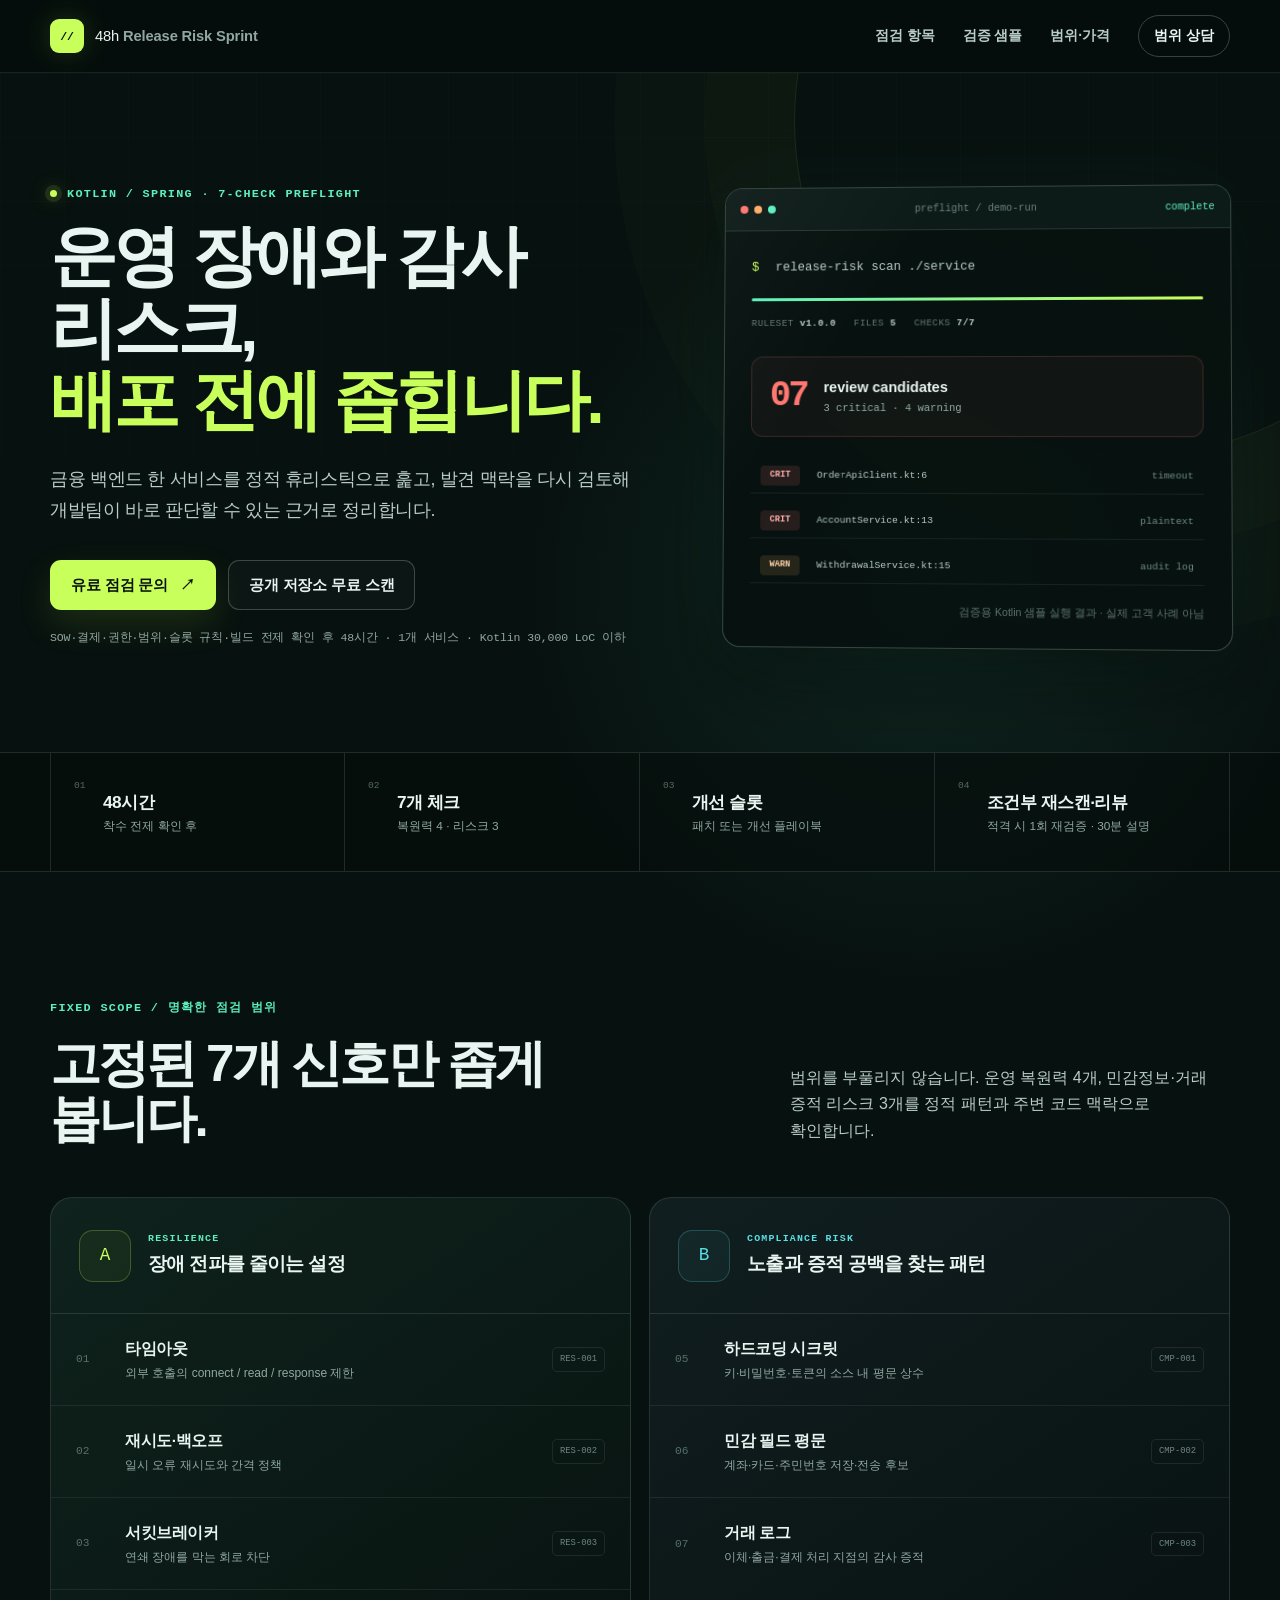
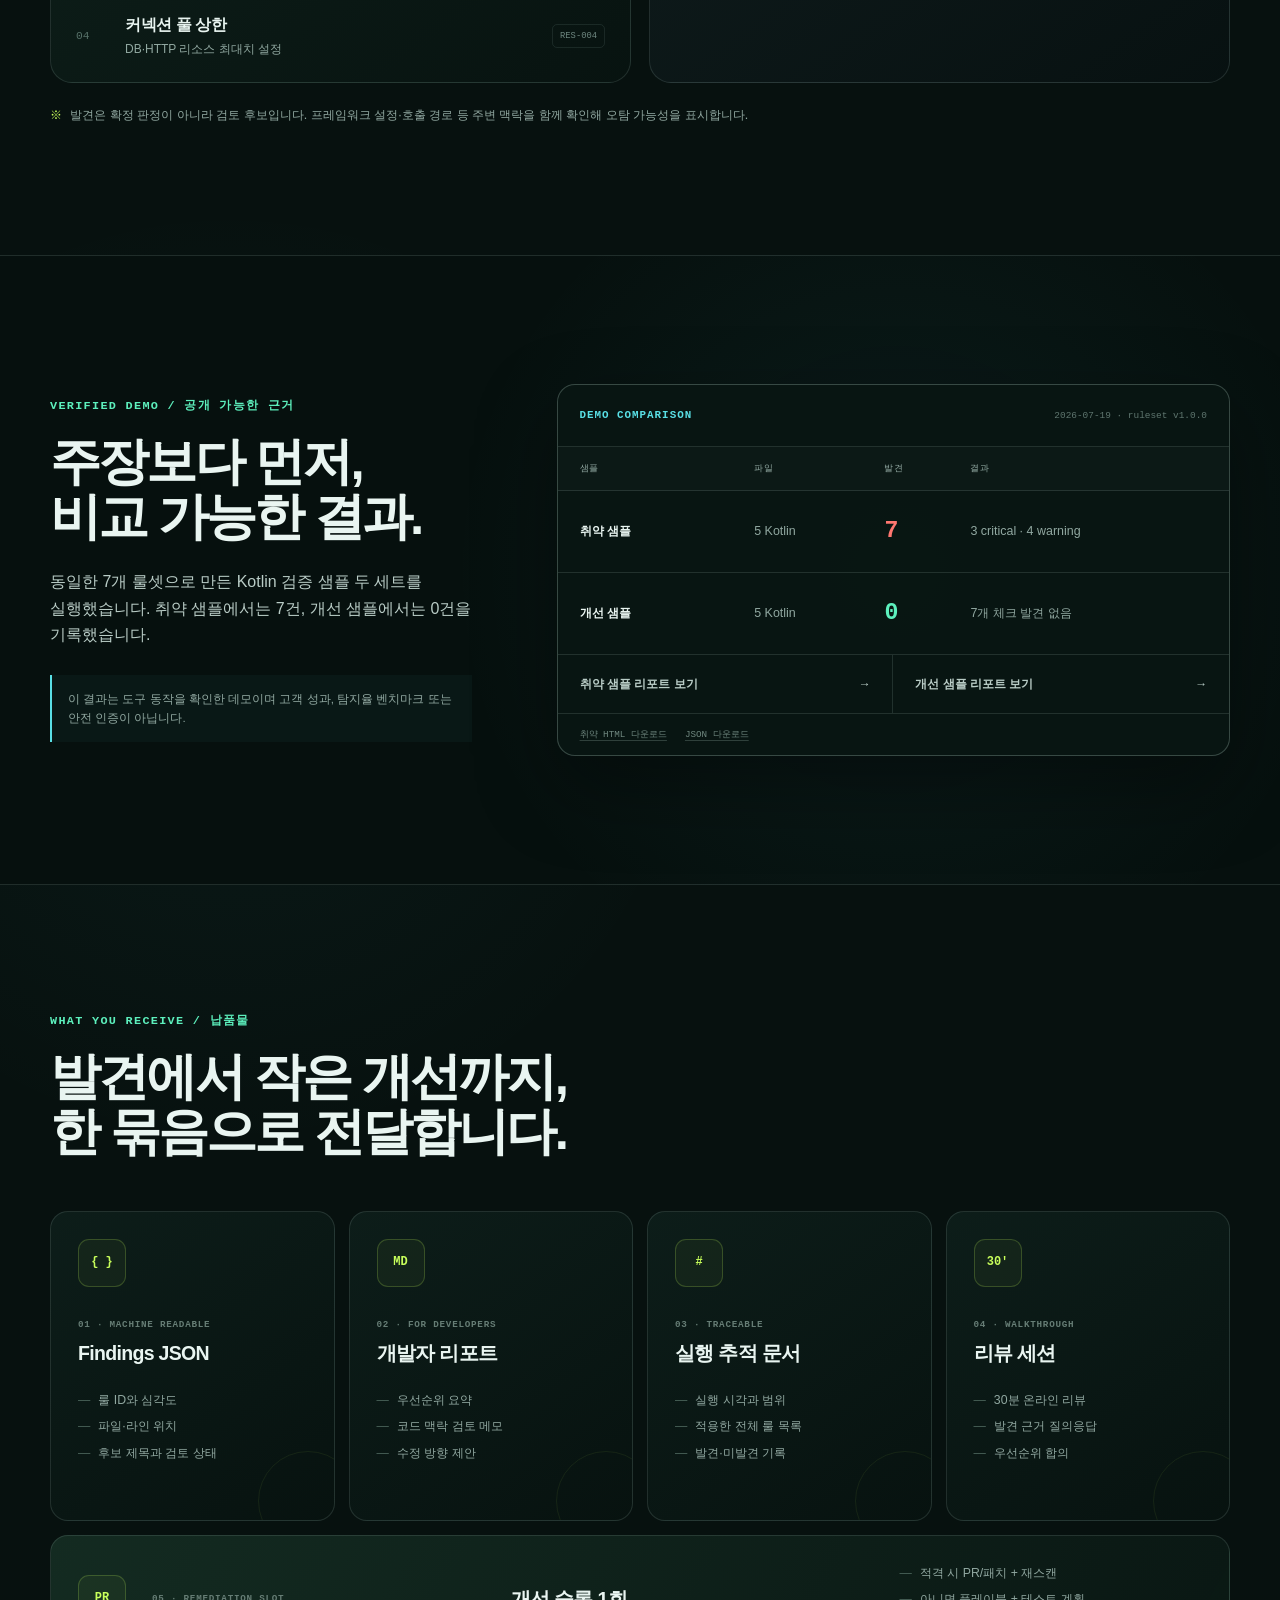
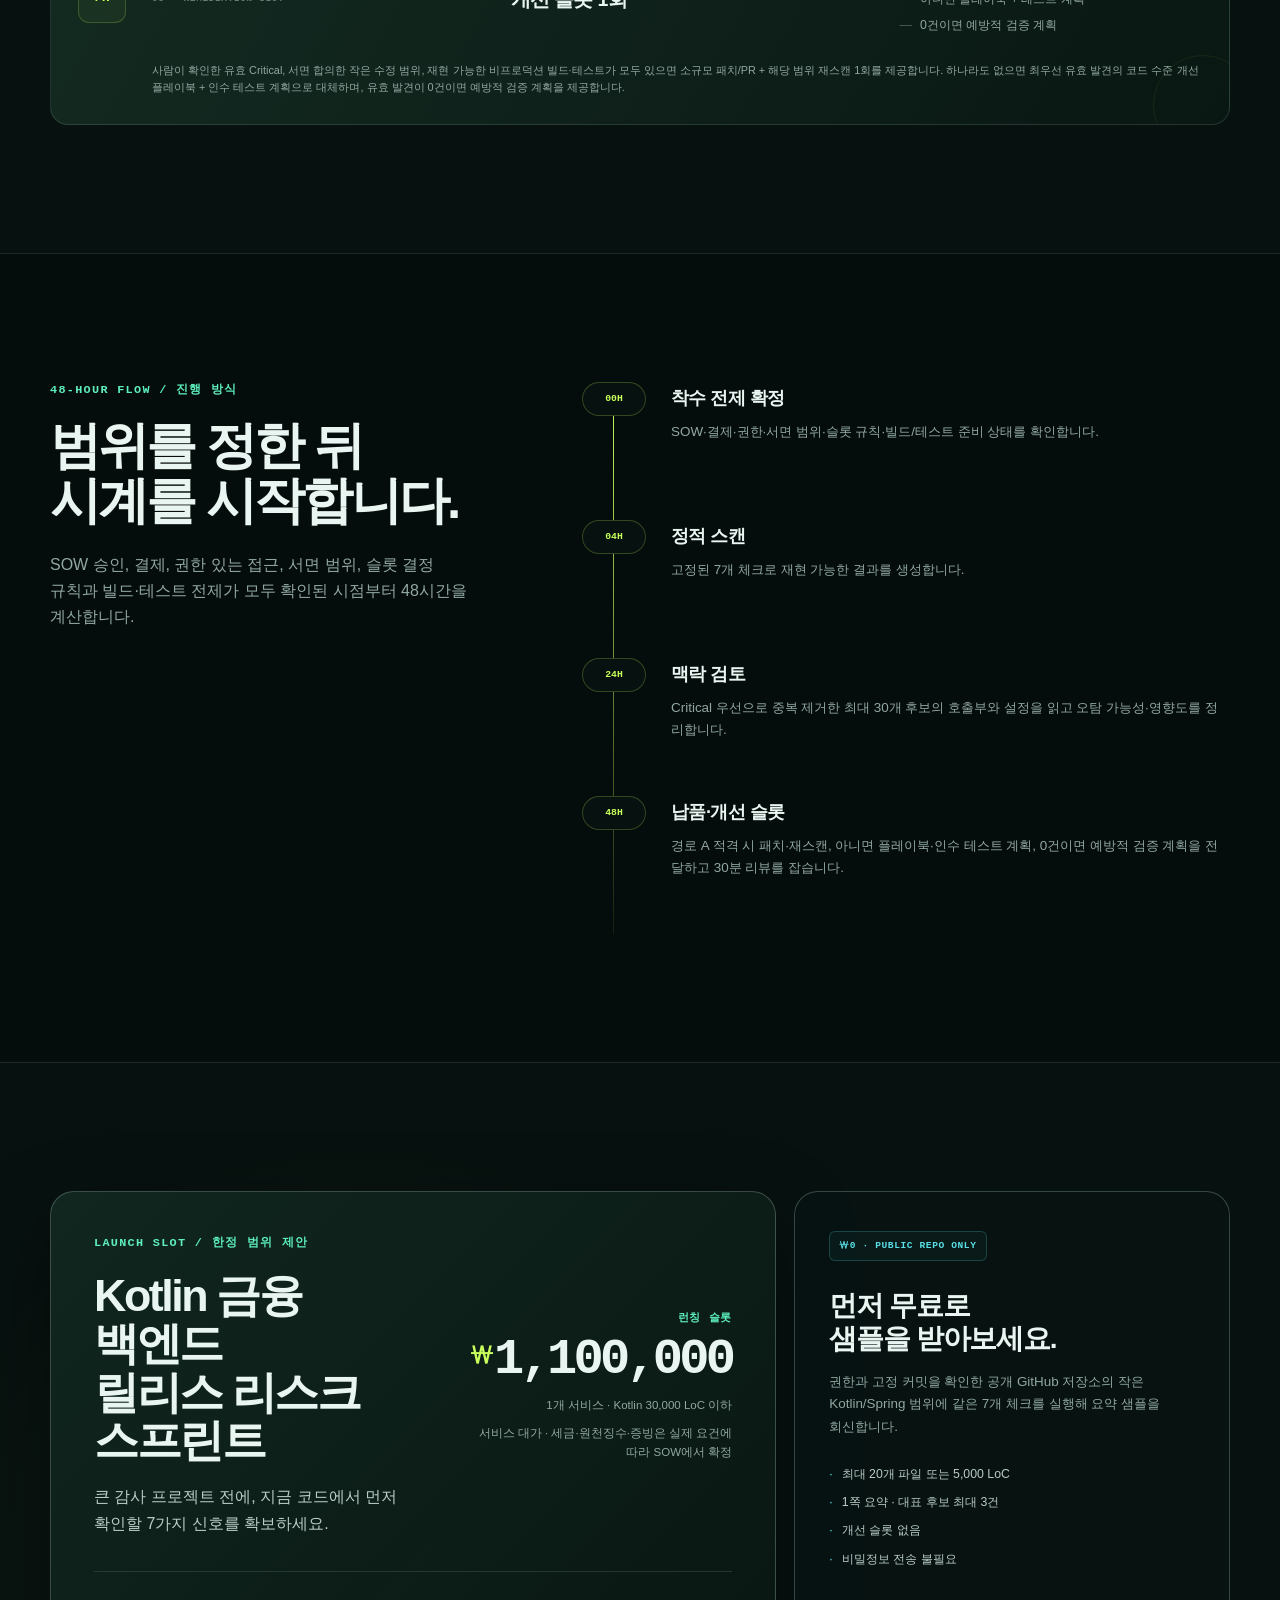
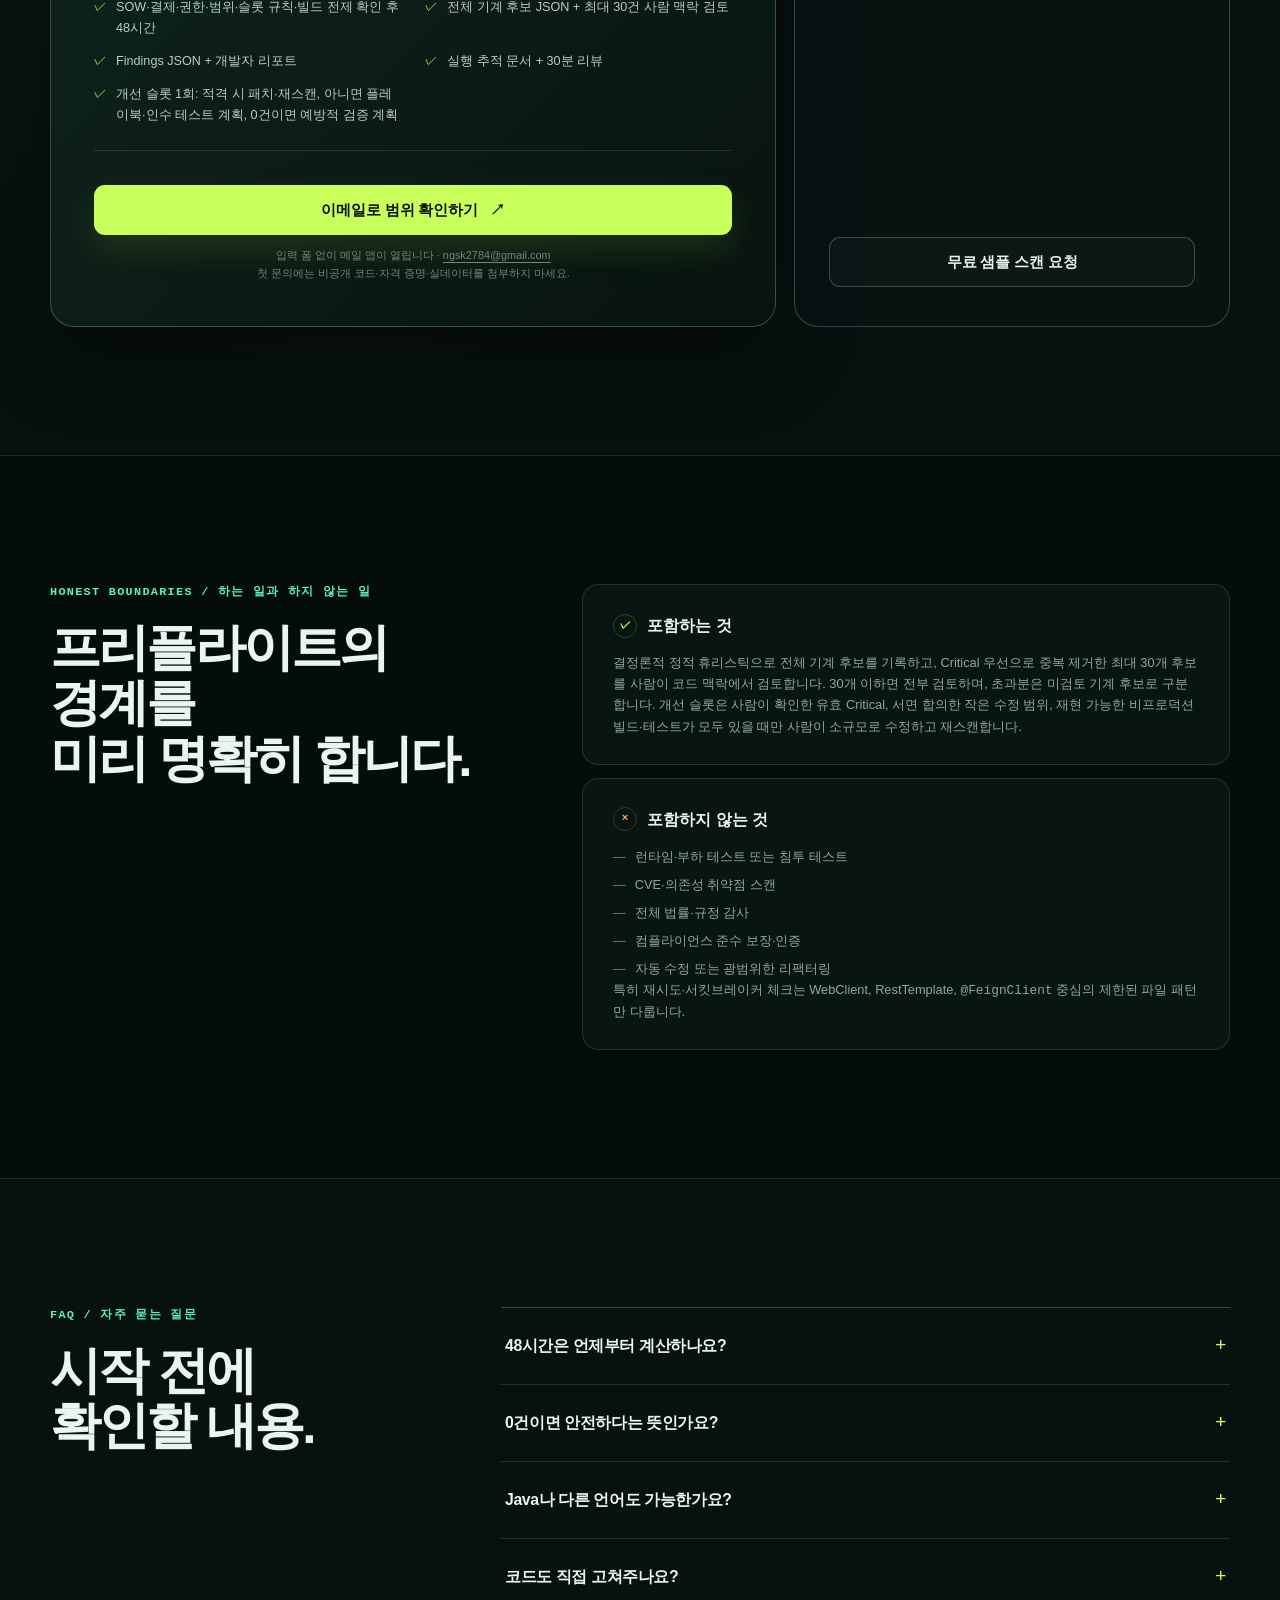
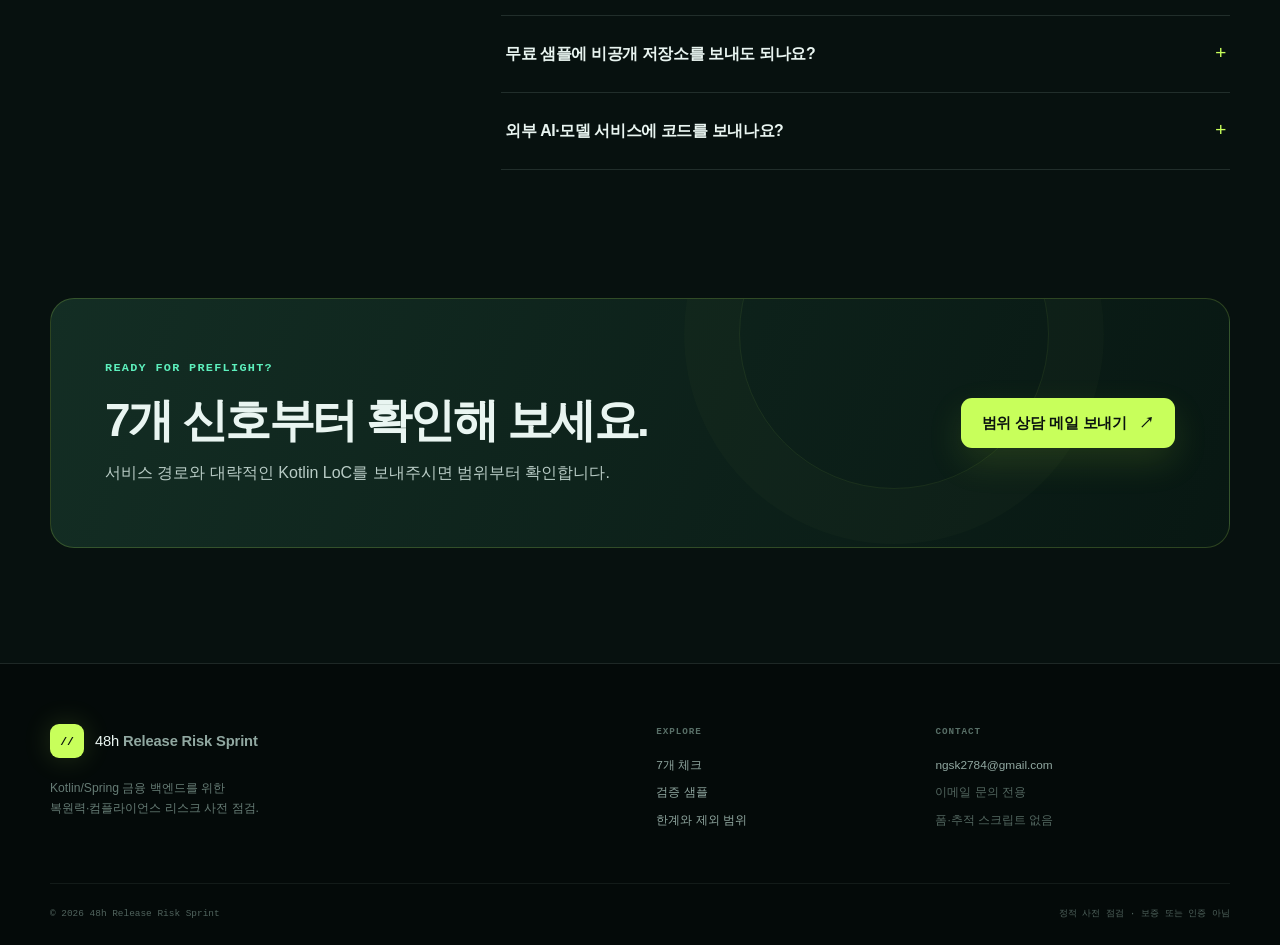
==== index.html @ 027e6034 "Launch Kotlin release risk sprint site" ====
<!doctype html>
<html lang="ko">
<head>
  <meta charset="utf-8">
  <meta name="viewport" content="width=device-width, initial-scale=1">
  <title>Kotlin 금융 백엔드 릴리스 리스크 스프린트 — 48시간 사전 점검</title>
  <meta name="description" content="Kotlin/Spring 금융 백엔드의 복원력·컴플라이언스 리스크를 7가지 정적 휴리스틱과 맥락 검토로 좁혀 드립니다. SOW·결제·권한·범위·빌드 전제 확인 후 48시간, 런칭 슬롯 110만원.">
  <meta name="robots" content="index,follow">
  <meta name="theme-color" content="#081312">
  <meta name="color-scheme" content="dark">
  <meta property="og:locale" content="ko_KR">
  <meta property="og:type" content="website">
  <meta property="og:site_name" content="48h Release Risk Sprint">
  <meta property="og:title" content="Kotlin 금융 백엔드 릴리스 리스크 스프린트">
  <meta property="og:description" content="Kotlin/Spring 금융 백엔드 한 서비스를 SOW·결제·권한·범위·빌드 전제 확인 후 48시간 안에 점검합니다.">
  <meta name="twitter:card" content="summary">
  <meta name="twitter:title" content="48h Release Risk Sprint">
  <meta name="twitter:description" content="Kotlin/Spring 금융 백엔드 복원력·컴플라이언스 리스크 사전 점검">
  <link rel="icon" href="favicon.svg" type="image/svg+xml">
  <link rel="stylesheet" href="styles.css">
</head>
<body>
  <a class="skip-link" href="#main">본문으로 건너뛰기</a>

  <header class="site-header">
    <div class="shell nav-wrap">
      <a class="brand" href="#top" aria-label="릴리스 리스크 스프린트 홈">
        <span class="brand-mark" aria-hidden="true">//</span>
        <span>48h <strong>Release Risk Sprint</strong></span>
      </a>
      <nav class="site-nav" aria-label="주요 메뉴">
        <a href="#checks">점검 항목</a>
        <a href="#proof">검증 샘플</a>
        <a href="#scope">범위·가격</a>
        <a class="nav-cta" href="mailto:ngsk2784@gmail.com?subject=%5BRelease%20Risk%20Sprint%5D%20%EC%9C%A0%EB%A3%8C%20%EC%A0%90%EA%B2%80%20%EC%83%81%EB%8B%B4&amp;body=%EC%95%88%EB%85%95%ED%95%98%EC%84%B8%EC%9A%94.%20Kotlin%20%EA%B8%88%EC%9C%B5%20%EB%B0%B1%EC%97%94%EB%93%9C%20%EB%A6%B4%EB%A6%AC%EC%8A%A4%20%EB%A6%AC%EC%8A%A4%ED%81%AC%20%EC%8A%A4%ED%94%84%EB%A6%B0%ED%8A%B8%EB%A5%BC%20%EB%AC%B8%EC%9D%98%ED%95%A9%EB%8B%88%EB%8B%A4.%0A%0A%EC%84%9C%EB%B9%84%EC%8A%A4%2F%EC%A0%80%EC%9E%A5%EC%86%8C%3A%0A%EB%8C%80%EB%9E%B5%EC%A0%81%EC%9D%B8%20Kotlin%20LoC%3A%0A%EB%B3%B4%EC%95%88%20%EC%A0%91%EA%B7%BC%20%EC%A0%88%EC%B0%A8(%EC%BD%94%EB%93%9C%C2%B7%EC%9E%90%EA%B2%A9%EC%A6%9D%EB%AA%85%20%EC%B2%A8%EB%B6%80%20%EA%B8%88%EC%A7%80)%3A%0A%EB%B9%8C%EB%93%9C%C2%B7%ED%85%8C%EC%8A%A4%ED%8A%B8%20%EB%B0%A9%EB%B2%95%3A%0A%ED%9D%AC%EB%A7%9D%20%EC%9D%BC%EC%A0%95%3A%0A%EA%B8%B0%ED%83%80%20%EC%B0%B8%EA%B3%A0%EC%82%AC%ED%95%AD%3A">범위 상담</a>
      </nav>
    </div>
  </header>

  <main id="main">
    <section class="hero" id="top">
      <div class="hero-grid shell">
        <div class="hero-copy">
          <p class="eyebrow"><span class="status-dot" aria-hidden="true"></span>Kotlin / Spring · 7-check preflight</p>
          <h1>운영 장애와 감사 리스크,<br><em>배포 전에 좁힙니다.</em></h1>
          <p class="hero-lead">금융 백엔드 한 서비스를 정적 휴리스틱으로 훑고, 발견 맥락을 다시 검토해 개발팀이 바로 판단할 수 있는 근거로 정리합니다.</p>
          <div class="hero-actions">
            <a class="button button-primary" href="mailto:ngsk2784@gmail.com?subject=%5BRelease%20Risk%20Sprint%5D%20%EC%9C%A0%EB%A3%8C%20%EC%A0%90%EA%B2%80%20%EC%83%81%EB%8B%B4&amp;body=%EC%95%88%EB%85%95%ED%95%98%EC%84%B8%EC%9A%94.%20Kotlin%20%EA%B8%88%EC%9C%B5%20%EB%B0%B1%EC%97%94%EB%93%9C%20%EB%A6%B4%EB%A6%AC%EC%8A%A4%20%EB%A6%AC%EC%8A%A4%ED%81%AC%20%EC%8A%A4%ED%94%84%EB%A6%B0%ED%8A%B8%EB%A5%BC%20%EB%AC%B8%EC%9D%98%ED%95%A9%EB%8B%88%EB%8B%A4.%0A%0A%EC%84%9C%EB%B9%84%EC%8A%A4%2F%EC%A0%80%EC%9E%A5%EC%86%8C%3A%0A%EB%8C%80%EB%9E%B5%EC%A0%81%EC%9D%B8%20Kotlin%20LoC%3A%0A%EB%B3%B4%EC%95%88%20%EC%A0%91%EA%B7%BC%20%EC%A0%88%EC%B0%A8(%EC%BD%94%EB%93%9C%C2%B7%EC%9E%90%EA%B2%A9%EC%A6%9D%EB%AA%85%20%EC%B2%A8%EB%B6%80%20%EA%B8%88%EC%A7%80)%3A%0A%EB%B9%8C%EB%93%9C%C2%B7%ED%85%8C%EC%8A%A4%ED%8A%B8%20%EB%B0%A9%EB%B2%95%3A%0A%ED%9D%AC%EB%A7%9D%20%EC%9D%BC%EC%A0%95%3A%0A%EA%B8%B0%ED%83%80%20%EC%B0%B8%EA%B3%A0%EC%82%AC%ED%95%AD%3A">유료 점검 문의 <span aria-hidden="true">↗</span></a>
            <a class="button button-secondary" href="mailto:ngsk2784@gmail.com?subject=%5BRelease%20Risk%20Sprint%5D%20%EA%B3%B5%EA%B0%9C%20%EC%A0%80%EC%9E%A5%EC%86%8C%20%EB%AC%B4%EB%A3%8C%20%EC%83%98%ED%94%8C%20%EC%8A%A4%EC%BA%94&amp;body=%EA%B3%B5%EA%B0%9C%20%EC%A0%80%EC%9E%A5%EC%86%8C%20URL%3A%0A%EA%B3%A0%EC%A0%95%20%EC%BB%A4%EB%B0%8B%20SHA%3A%0AKotlin%2FSpring%20%EC%84%9C%EB%B9%84%EC%8A%A4%20%EA%B2%BD%EB%A1%9C%3A%0A%ED%8C%8C%EC%9D%BC%20%EC%88%98%2FLoC%3A%0A%EA%B2%80%EC%82%AC%20%EC%8A%B9%EC%9D%B8%20%EA%B6%8C%ED%95%9C(%EC%98%88%2F%EC%95%84%EB%8B%88%EC%98%A4)%3A%0A%ED%99%95%EC%9D%B8%ED%95%98%EA%B3%A0%20%EC%8B%B6%EC%9D%80%20%EB%B6%80%EB%B6%84%3A">공개 저장소 무료 스캔</a>
          </div>
          <p class="hero-note">SOW·결제·권한·범위·슬롯 규칙·빌드 전제 확인 후 48시간 · 1개 서비스 · Kotlin 30,000 LoC 이하</p>
        </div>

        <div class="scan-window" aria-label="샘플 점검 결과 요약">
          <div class="window-bar">
            <span class="window-dots" aria-hidden="true"><i></i><i></i><i></i></span>
            <span>preflight / demo-run</span>
            <span class="window-state">complete</span>
          </div>
          <div class="window-body">
            <div class="scan-command"><span>$</span> release-risk scan ./service</div>
            <div class="scan-progress" aria-hidden="true"><span></span></div>
            <div class="scan-meta">
              <span>RULESET <b>v1.0.0</b></span>
              <span>FILES <b>5</b></span>
              <span>CHECKS <b>7/7</b></span>
            </div>
            <div class="scan-result">
              <span class="result-count">07</span>
              <div><strong>review candidates</strong><small>3 critical · 4 warning</small></div>
            </div>
            <ul class="scan-list" aria-label="대표 발견 항목">
              <li><span class="severity critical">CRIT</span><code>OrderApiClient.kt:6</code><b>timeout</b></li>
              <li><span class="severity critical">CRIT</span><code>AccountService.kt:13</code><b>plaintext</b></li>
              <li><span class="severity warning">WARN</span><code>WithdrawalService.kt:15</code><b>audit log</b></li>
            </ul>
            <p class="demo-label">검증용 Kotlin 샘플 실행 결과 · 실제 고객 사례 아님</p>
          </div>
        </div>
      </div>
    </section>

    <section class="signal-strip" aria-label="서비스 핵심 조건">
      <div class="shell signal-grid">
        <div><span>01</span><strong>48시간</strong><small>착수 전제 확인 후</small></div>
        <div><span>02</span><strong>7개 체크</strong><small>복원력 4 · 리스크 3</small></div>
        <div><span>03</span><strong>개선 슬롯</strong><small>패치 또는 개선 플레이북</small></div>
        <div><span>04</span><strong>조건부 재스캔·리뷰</strong><small>적격 시 1회 재검증 · 30분 설명</small></div>
      </div>
    </section>

    <section class="section" id="checks">
      <div class="shell">
        <div class="section-heading split-heading">
          <div>
            <p class="eyebrow">Fixed scope / 명확한 점검 범위</p>
            <h2>고정된 7개 신호만 좁게 봅니다.</h2>
          </div>
          <p>범위를 부풀리지 않습니다. 운영 복원력 4개, 민감정보·거래 증적 리스크 3개를 정적 패턴과 주변 코드 맥락으로 확인합니다.</p>
        </div>

        <div class="check-columns">
          <article class="check-group">
            <div class="group-head">
              <span class="group-index">A</span>
              <div><p>RESILIENCE</p><h3>장애 전파를 줄이는 설정</h3></div>
            </div>
            <ol class="check-list">
              <li><span>01</span><div><strong>타임아웃</strong><small>외부 호출의 connect / read / response 제한</small></div><i>RES-001</i></li>
              <li><span>02</span><div><strong>재시도·백오프</strong><small>일시 오류 재시도와 간격 정책</small></div><i>RES-002</i></li>
              <li><span>03</span><div><strong>서킷브레이커</strong><small>연쇄 장애를 막는 회로 차단</small></div><i>RES-003</i></li>
              <li><span>04</span><div><strong>커넥션 풀 상한</strong><small>DB·HTTP 리소스 최대치 설정</small></div><i>RES-004</i></li>
            </ol>
          </article>

          <article class="check-group compliance">
            <div class="group-head">
              <span class="group-index">B</span>
              <div><p>COMPLIANCE RISK</p><h3>노출과 증적 공백을 찾는 패턴</h3></div>
            </div>
            <ol class="check-list" start="5">
              <li><span>05</span><div><strong>하드코딩 시크릿</strong><small>키·비밀번호·토큰의 소스 내 평문 상수</small></div><i>CMP-001</i></li>
              <li><span>06</span><div><strong>민감 필드 평문</strong><small>계좌·카드·주민번호 저장·전송 후보</small></div><i>CMP-002</i></li>
              <li><span>07</span><div><strong>거래 로그</strong><small>이체·출금·결제 처리 지점의 감사 증적</small></div><i>CMP-003</i></li>
            </ol>
          </article>
        </div>
        <p class="scope-caption"><span aria-hidden="true">※</span> 발견은 확정 판정이 아니라 검토 후보입니다. 프레임워크 설정·호출 경로 등 주변 맥락을 함께 확인해 오탐 가능성을 표시합니다.</p>
      </div>
    </section>

    <section class="section section-proof" id="proof">
      <div class="shell proof-grid">
        <div class="proof-copy">
          <p class="eyebrow">Verified demo / 공개 가능한 근거</p>
          <h2>주장보다 먼저,<br>비교 가능한 결과.</h2>
          <p>동일한 7개 룰셋으로 만든 Kotlin 검증 샘플 두 세트를 실행했습니다. 취약 샘플에서는 7건, 개선 샘플에서는 0건을 기록했습니다.</p>
          <div class="proof-disclaimer">이 결과는 도구 동작을 확인한 데모이며 고객 성과, 탐지율 벤치마크 또는 안전 인증이 아닙니다.</div>
        </div>

        <div class="comparison-card">
          <div class="comparison-head">
            <span>DEMO COMPARISON</span>
            <small>2026-07-19 · ruleset v1.0.0</small>
          </div>
          <div class="comparison-row comparison-labels" aria-hidden="true">
            <span>샘플</span><span>파일</span><span>발견</span><span>결과</span>
          </div>
          <div class="comparison-row">
            <strong>취약 샘플</strong><span>5 Kotlin</span><span class="finding-num bad">7</span><span>3 critical · 4 warning</span>
          </div>
          <div class="comparison-row">
            <strong>개선 샘플</strong><span>5 Kotlin</span><span class="finding-num good">0</span><span>7개 체크 발견 없음</span>
          </div>
          <div class="sample-actions">
            <a href="sample-vulnerable.html">취약 샘플 리포트 보기 <span aria-hidden="true">→</span></a>
            <a href="sample-clean.html">개선 샘플 리포트 보기 <span aria-hidden="true">→</span></a>
          </div>
          <div class="download-actions" aria-label="샘플 다운로드">
            <a href="sample-vulnerable.html" download>취약 HTML 다운로드</a>
            <a href="data/vulnerable-findings.json" download>JSON 다운로드</a>
          </div>
        </div>
      </div>
    </section>

    <section class="section" id="deliverables">
      <div class="shell">
        <div class="section-heading">
          <p class="eyebrow">What you receive / 납품물</p>
          <h2>발견에서 작은 개선까지,<br>한 묶음으로 전달합니다.</h2>
        </div>
        <div class="deliverable-grid">
          <article>
            <span class="file-icon">{ }</span>
            <p>01 · MACHINE READABLE</p>
            <h3>Findings JSON</h3>
            <ul>
              <li>룰 ID와 심각도</li>
              <li>파일·라인 위치</li>
              <li>후보 제목과 검토 상태</li>
            </ul>
          </article>
          <article>
            <span class="file-icon">MD</span>
            <p>02 · FOR DEVELOPERS</p>
            <h3>개발자 리포트</h3>
            <ul>
              <li>우선순위 요약</li>
              <li>코드 맥락 검토 메모</li>
              <li>수정 방향 제안</li>
            </ul>
          </article>
          <article>
            <span class="file-icon">#</span>
            <p>03 · TRACEABLE</p>
            <h3>실행 추적 문서</h3>
            <ul>
              <li>실행 시각과 범위</li>
              <li>적용한 전체 룰 목록</li>
              <li>발견·미발견 기록</li>
            </ul>
          </article>
          <article class="review-card">
            <span class="file-icon">30′</span>
            <p>04 · WALKTHROUGH</p>
            <h3>리뷰 세션</h3>
            <ul>
              <li>30분 온라인 리뷰</li>
              <li>발견 근거 질의응답</li>
              <li>우선순위 합의</li>
            </ul>
          </article>
          <article class="patch-card">
            <span class="file-icon">PR</span>
            <p>05 · REMEDIATION SLOT</p>
            <h3>개선 슬롯 1회</h3>
            <ul>
              <li>적격 시 PR/패치 + 재스캔</li>
              <li>아니면 플레이북 + 테스트 계획</li>
              <li>0건이면 예방적 검증 계획</li>
            </ul>
            <small class="card-caveat">사람이 확인한 유효 Critical, 서면 합의한 작은 수정 범위, 재현 가능한 비프로덕션 빌드·테스트가 모두 있으면 소규모 패치/PR + 해당 범위 재스캔 1회를 제공합니다. 하나라도 없으면 최우선 유효 발견의 코드 수준 개선 플레이북 + 인수 테스트 계획으로 대체하며, 유효 발견이 0건이면 예방적 검증 계획을 제공합니다.</small>
          </article>
        </div>
      </div>
    </section>

    <section class="section process-section" id="process">
      <div class="shell process-grid">
        <div class="section-heading">
          <p class="eyebrow">48-hour flow / 진행 방식</p>
          <h2>범위를 정한 뒤<br>시계를 시작합니다.</h2>
          <p>SOW 승인, 결제, 권한 있는 접근, 서면 범위, 슬롯 결정 규칙과 빌드·테스트 전제가 모두 확인된 시점부터 48시간을 계산합니다.</p>
        </div>
        <ol class="timeline">
          <li><span>00H</span><div><strong>착수 전제 확정</strong><p>SOW·결제·권한·서면 범위·슬롯 규칙·빌드/테스트 준비 상태를 확인합니다.</p></div></li>
          <li><span>04H</span><div><strong>정적 스캔</strong><p>고정된 7개 체크로 재현 가능한 결과를 생성합니다.</p></div></li>
          <li><span>24H</span><div><strong>맥락 검토</strong><p>Critical 우선으로 중복 제거한 최대 30개 후보의 호출부와 설정을 읽고 오탐 가능성·영향도를 정리합니다.</p></div></li>
          <li><span>48H</span><div><strong>납품·개선 슬롯</strong><p>경로 A 적격 시 패치·재스캔, 아니면 플레이북·인수 테스트 계획, 0건이면 예방적 검증 계획을 전달하고 30분 리뷰를 잡습니다.</p></div></li>
        </ol>
      </div>
    </section>

    <section class="section offer-section" id="scope">
      <div class="shell offer-grid">
        <div class="offer-main">
          <div>
            <p class="eyebrow">Launch slot / 한정 범위 제안</p>
            <h2>Kotlin 금융 백엔드<br>릴리스 리스크 스프린트</h2>
            <p>큰 감사 프로젝트 전에, 지금 코드에서 먼저 확인할 7가지 신호를 확보하세요.</p>
          </div>
          <div class="price-block">
            <small>런칭 슬롯</small>
            <strong><span>₩</span>1,100,000</strong>
            <p>1개 서비스 · Kotlin 30,000 LoC 이하</p>
            <p>서비스 대가 · 세금·원천징수·증빙은 실제 요건에 따라 SOW에서 확정</p>
          </div>
          <ul class="offer-includes">
            <li><span>✓</span>SOW·결제·권한·범위·슬롯 규칙·빌드 전제 확인 후 48시간</li>
            <li><span>✓</span>전체 기계 후보 JSON + 최대 30건 사람 맥락 검토</li>
            <li><span>✓</span>Findings JSON + 개발자 리포트</li>
            <li><span>✓</span>실행 추적 문서 + 30분 리뷰</li>
            <li><span>✓</span>개선 슬롯 1회: 적격 시 패치·재스캔, 아니면 플레이북·인수 테스트 계획, 0건이면 예방적 검증 계획</li>
          </ul>
          <a class="button button-primary button-wide" href="mailto:ngsk2784@gmail.com?subject=%5BRelease%20Risk%20Sprint%5D%20%EC%9C%A0%EB%A3%8C%20%EC%A0%90%EA%B2%80%20%EC%83%81%EB%8B%B4&amp;body=%EC%84%9C%EB%B9%84%EC%8A%A4%2F%EC%A0%80%EC%9E%A5%EC%86%8C%3A%0AKotlin%20LoC%3A%0A%EC%A0%91%EA%B7%BC%20%EB%B0%A9%EC%8B%9D%3A%0A%EB%B9%8C%EB%93%9C%C2%B7%ED%85%8C%EC%8A%A4%ED%8A%B8%20%EB%B0%A9%EB%B2%95%3A%0A%ED%9D%AC%EB%A7%9D%20%EC%9D%BC%EC%A0%95%3A">이메일로 범위 확인하기 <span aria-hidden="true">↗</span></a>
          <p class="email-note">입력 폼 없이 메일 앱이 열립니다 · <a href="mailto:ngsk2784@gmail.com">ngsk2784@gmail.com</a><br>첫 문의에는 비공개 코드·자격 증명·실데이터를 첨부하지 마세요.</p>
        </div>

        <aside class="free-card">
          <span class="free-tag">₩0 · PUBLIC REPO ONLY</span>
          <h3>먼저 무료로<br>샘플을 받아보세요.</h3>
          <p>권한과 고정 커밋을 확인한 공개 GitHub 저장소의 작은 Kotlin/Spring 범위에 같은 7개 체크를 실행해 요약 샘플을 회신합니다.</p>
          <ul>
            <li>최대 20개 파일 또는 5,000 LoC</li>
            <li>1쪽 요약 · 대표 후보 최대 3건</li>
            <li>개선 슬롯 없음</li>
            <li>비밀정보 전송 불필요</li>
          </ul>
          <a class="button button-secondary button-wide" href="mailto:ngsk2784@gmail.com?subject=%5BRelease%20Risk%20Sprint%5D%20%EA%B3%B5%EA%B0%9C%20%EC%A0%80%EC%9E%A5%EC%86%8C%20%EB%AC%B4%EB%A3%8C%20%EC%83%98%ED%94%8C%20%EC%8A%A4%EC%BA%94&amp;body=%EA%B3%B5%EA%B0%9C%20%EC%A0%80%EC%9E%A5%EC%86%8C%20URL%3A%0A%EA%B3%A0%EC%A0%95%20%EC%BB%A4%EB%B0%8B%20SHA%3A%0AKotlin%2FSpring%20%EC%84%9C%EB%B9%84%EC%8A%A4%20%EA%B2%BD%EB%A1%9C%3A%0A%ED%8C%8C%EC%9D%BC%20%EC%88%98%2FLoC%3A%0A%EA%B2%80%EC%82%AC%20%EC%8A%B9%EC%9D%B8%20%EA%B6%8C%ED%95%9C(%EC%98%88%2F%EC%95%84%EB%8B%88%EC%98%A4)%3A%0A%ED%99%95%EC%9D%B8%ED%95%98%EA%B3%A0%20%EC%8B%B6%EC%9D%80%20%EB%B6%80%EB%B6%84%3A">무료 샘플 스캔 요청</a>
        </aside>
      </div>
    </section>

    <section class="section boundaries-section" id="limits">
      <div class="shell boundaries-grid">
        <div>
          <p class="eyebrow">Honest boundaries / 하는 일과 하지 않는 일</p>
          <h2>프리플라이트의 경계를<br>미리 명확히 합니다.</h2>
        </div>
        <div class="boundary-cards">
          <article class="does-card">
            <h3><span>✓</span>포함하는 것</h3>
            <p>결정론적 정적 휴리스틱으로 전체 기계 후보를 기록하고, Critical 우선으로 중복 제거한 최대 30개 후보를 사람이 코드 맥락에서 검토합니다. 30개 이하면 전부 검토하며, 초과분은 미검토 기계 후보로 구분합니다. 개선 슬롯은 사람이 확인한 유효 Critical, 서면 합의한 작은 수정 범위, 재현 가능한 비프로덕션 빌드·테스트가 모두 있을 때만 사람이 소규모로 수정하고 재스캔합니다.</p>
          </article>
          <article class="doesnt-card">
            <h3><span>×</span>포함하지 않는 것</h3>
            <ul>
              <li>런타임·부하 테스트 또는 침투 테스트</li>
              <li>CVE·의존성 취약점 스캔</li>
              <li>전체 법률·규정 감사</li>
              <li>컴플라이언스 준수 보장·인증</li>
              <li>자동 수정 또는 광범위한 리팩터링</li>
            </ul>
            <p>특히 재시도·서킷브레이커 체크는 WebClient, RestTemplate, <code>@FeignClient</code> 중심의 제한된 파일 패턴만 다룹니다.</p>
          </article>
        </div>
      </div>
    </section>

    <section class="section faq-section" id="faq">
      <div class="shell faq-grid">
        <div class="section-heading">
          <p class="eyebrow">FAQ / 자주 묻는 질문</p>
          <h2>시작 전에<br>확인할 내용.</h2>
        </div>
        <div class="faq-list">
          <details>
            <summary>48시간은 언제부터 계산하나요?<span aria-hidden="true">+</span></summary>
            <p>SOW 승인, 결제, 합법적이고 작동하는 저장소 접근, 30,000 LoC 이하 서면 범위, 슬롯 결정 규칙과 빌드·테스트 준비 상태를 모두 확인한 시점부터 계산합니다. 세부 수정 범위 승인 지연, 접근 장애, 자료 누락이나 범위 변경 같은 고객 측 차단이 생기면 시계를 멈추고 새 납기를 서면 합의합니다.</p>
          </details>
          <details>
            <summary>0건이면 안전하다는 뜻인가요?<span aria-hidden="true">+</span></summary>
            <p>아닙니다. 0건은 고정된 7개 정적 체크에서 후보가 발견되지 않았다는 뜻일 뿐, 보안·안전·규정 준수를 인증하지 않습니다.</p>
          </details>
          <details>
            <summary>Java나 다른 언어도 가능한가요?<span aria-hidden="true">+</span></summary>
            <p>현재 런칭 범위는 Kotlin/Spring 백엔드입니다. 다른 언어나 프레임워크는 이 제안의 고정 범위에 포함하지 않습니다.</p>
          </details>
          <details>
            <summary>코드도 직접 고쳐주나요?<span aria-hidden="true">+</span></summary>
            <p>스캐너가 자동 수정하지는 않습니다. 사람이 확인한 유효 Critical, 서면 합의한 작은 수정 범위, 재현 가능한 비프로덕션 빌드·테스트가 모두 있으면 소규모 PR 또는 패치와 해당 범위 재스캔 1회를 제공합니다. 하나라도 없으면 최우선 유효 발견의 코드 수준 개선 플레이북과 인수 테스트 계획으로 대체합니다. 유효 발견이 0건이면 가짜 발견 대신 예방적 검증 계획을 제공하며, 확인되지 않은 수정 결과를 만들지 않습니다.</p>
          </details>
          <details>
            <summary>무료 샘플에 비공개 저장소를 보내도 되나요?<span aria-hidden="true">+</span></summary>
            <p>무료 샘플은 공개 저장소만 받습니다. 비공개 코드나 자격 증명을 이메일에 첨부하지 마세요.</p>
          </details>
          <details>
            <summary>외부 AI·모델 서비스에 코드를 보내나요?<span aria-hidden="true">+</span></summary>
            <p>사용 여부, 제공자, 처리 목적, 보존·학습·하위처리 조건을 SOW에 적고 고객의 사전 서면 승인을 받은 경우에만 합의 범위의 코드를 전송합니다. 승인과 처리 조건 확인이 없으면 외부 AI·모델 서비스에 코드를 입력하지 않습니다.</p>
          </details>
        </div>
      </div>
    </section>

    <section class="final-cta">
      <div class="shell final-cta-inner">
        <div>
          <p class="eyebrow">Ready for preflight?</p>
          <h2>7개 신호부터 확인해 보세요.</h2>
          <p>서비스 경로와 대략적인 Kotlin LoC를 보내주시면 범위부터 확인합니다.</p>
        </div>
        <a class="button button-primary" href="mailto:ngsk2784@gmail.com?subject=%5BRelease%20Risk%20Sprint%5D%20%EC%9C%A0%EB%A3%8C%20%EC%A0%90%EA%B2%80%20%EC%83%81%EB%8B%B4&amp;body=%EC%84%9C%EB%B9%84%EC%8A%A4%2F%EC%A0%80%EC%9E%A5%EC%86%8C%3A%0AKotlin%20LoC%3A%0A%EC%A0%91%EA%B7%BC%20%EB%B0%A9%EC%8B%9D%3A%0A%EB%B9%8C%EB%93%9C%C2%B7%ED%85%8C%EC%8A%A4%ED%8A%B8%20%EB%B0%A9%EB%B2%95%3A%0A%ED%9D%AC%EB%A7%9D%20%EC%9D%BC%EC%A0%95%3A">범위 상담 메일 보내기 <span aria-hidden="true">↗</span></a>
      </div>
    </section>
  </main>

  <footer class="site-footer">
    <div class="shell footer-grid">
      <div>
        <a class="brand" href="#top"><span class="brand-mark" aria-hidden="true">//</span><span>48h <strong>Release Risk Sprint</strong></span></a>
        <p>Kotlin/Spring 금융 백엔드를 위한<br>복원력·컴플라이언스 리스크 사전 점검.</p>
      </div>
      <div class="footer-links">
        <p>EXPLORE</p>
        <a href="#checks">7개 체크</a>
        <a href="#proof">검증 샘플</a>
        <a href="#limits">한계와 제외 범위</a>
      </div>
      <div class="footer-links">
        <p>CONTACT</p>
        <a href="mailto:ngsk2784@gmail.com">ngsk2784@gmail.com</a>
        <span>이메일 문의 전용</span>
        <span>폼·추적 스크립트 없음</span>
      </div>
    </div>
    <div class="shell footer-bottom">
      <span>© 2026 48h Release Risk Sprint</span>
      <span>정적 사전 점검 · 보증 또는 인증 아님</span>
    </div>
  </footer>
</body>
</html>
---- styles.css ----
:root {
  --ink: #e9f5f1;
  --muted: #91a8a1;
  --muted-strong: #b9ccc6;
  --bg: #07110f;
  --bg-deep: #040a09;
  --panel: #0b1815;
  --panel-raised: #10211d;
  --line: rgba(188, 220, 210, 0.14);
  --line-strong: rgba(188, 220, 210, 0.26);
  --acid: #c8ff5b;
  --acid-dim: #9fd338;
  --mint: #5df0bd;
  --cyan: #59dfe5;
  --orange: #ffad66;
  --red: #ff7770;
  --shadow: 0 30px 80px rgba(0, 0, 0, 0.38);
  --radius: 22px;
  --mono: "SFMono-Regular", Consolas, "Liberation Mono", Menlo, monospace;
  --sans: "Pretendard Variable", Pretendard, "SUIT Variable", "Noto Sans KR", Inter, -apple-system, BlinkMacSystemFont, "Segoe UI", sans-serif;
}

*,
*::before,
*::after {
  box-sizing: border-box;
}

html {
  scroll-behavior: smooth;
  scroll-padding-top: 88px;
}

body {
  margin: 0;
  color: var(--ink);
  background:
    radial-gradient(circle at 72% 8%, rgba(93, 240, 189, 0.09), transparent 26rem),
    radial-gradient(circle at 18% 31%, rgba(89, 223, 229, 0.045), transparent 30rem),
    var(--bg);
  font-family: var(--sans);
  font-size: 16px;
  line-height: 1.65;
  -webkit-font-smoothing: antialiased;
  text-rendering: optimizeLegibility;
}

a {
  color: inherit;
  text-decoration: none;
}

img,
svg {
  display: block;
  max-width: 100%;
}

button,
a {
  -webkit-tap-highlight-color: transparent;
}

:focus-visible {
  outline: 3px solid var(--acid);
  outline-offset: 4px;
}

::selection {
  color: #07110f;
  background: var(--acid);
}

.shell {
  width: min(1180px, calc(100% - 48px));
  margin-inline: auto;
}

.skip-link {
  position: fixed;
  z-index: 999;
  top: 10px;
  left: 10px;
  padding: 10px 16px;
  color: var(--bg);
  background: var(--acid);
  border-radius: 8px;
  font-weight: 800;
  transform: translateY(-160%);
}

.skip-link:focus {
  transform: translateY(0);
}

.site-header {
  position: sticky;
  z-index: 50;
  top: 0;
  border-bottom: 1px solid rgba(188, 220, 210, 0.1);
  background: rgba(5, 13, 11, 0.78);
  backdrop-filter: blur(18px);
}

.nav-wrap {
  display: flex;
  align-items: center;
  justify-content: space-between;
  min-height: 72px;
  gap: 32px;
}

.brand {
  display: inline-flex;
  align-items: center;
  flex: 0 0 auto;
  gap: 11px;
  font-size: 0.92rem;
  letter-spacing: -0.01em;
}

.brand strong {
  color: var(--muted);
  font-weight: 550;
}

.brand-mark {
  display: grid;
  width: 34px;
  height: 34px;
  place-items: center;
  color: #09120f;
  background: var(--acid);
  border-radius: 9px;
  box-shadow: 0 0 28px rgba(200, 255, 91, 0.16);
  font-family: var(--mono);
  font-size: 0.72rem;
  font-weight: 900;
}

.site-nav {
  display: flex;
  align-items: center;
  gap: 28px;
  color: var(--muted-strong);
  font-size: 0.86rem;
  font-weight: 650;
}

.site-nav > a:not(.nav-cta) {
  transition: color 160ms ease;
}

.site-nav > a:not(.nav-cta):hover {
  color: var(--ink);
}

.nav-cta {
  padding: 9px 15px;
  color: var(--ink);
  border: 1px solid var(--line-strong);
  border-radius: 999px;
  transition: border-color 160ms ease, background 160ms ease;
}

.nav-cta:hover {
  border-color: rgba(200, 255, 91, 0.48);
  background: rgba(200, 255, 91, 0.07);
}

.hero {
  position: relative;
  overflow: hidden;
  padding: 112px 0 104px;
}

.hero::before {
  position: absolute;
  inset: 0;
  content: "";
  pointer-events: none;
  opacity: 0.28;
  background-image:
    linear-gradient(rgba(181, 217, 206, 0.07) 1px, transparent 1px),
    linear-gradient(90deg, rgba(181, 217, 206, 0.07) 1px, transparent 1px);
  background-size: 64px 64px;
  mask-image: linear-gradient(to bottom, black 0%, transparent 82%);
}

.hero::after {
  position: absolute;
  top: -18rem;
  left: 62%;
  width: 42rem;
  height: 42rem;
  content: "";
  pointer-events: none;
  border: 1px solid rgba(200, 255, 91, 0.11);
  border-radius: 50%;
  box-shadow:
    0 0 0 90px rgba(200, 255, 91, 0.015),
    0 0 0 180px rgba(200, 255, 91, 0.01);
}

.hero-grid {
  position: relative;
  z-index: 1;
  display: grid;
  grid-template-columns: minmax(0, 1.08fr) minmax(420px, 0.92fr);
  align-items: center;
  gap: 74px;
}

.eyebrow {
  display: flex;
  align-items: center;
  gap: 10px;
  margin: 0 0 19px;
  color: var(--mint);
  font-family: var(--mono);
  font-size: 0.74rem;
  font-weight: 700;
  letter-spacing: 0.11em;
  line-height: 1.4;
  text-transform: uppercase;
}

.status-dot {
  width: 7px;
  height: 7px;
  background: var(--acid);
  border-radius: 50%;
  box-shadow: 0 0 0 5px rgba(200, 255, 91, 0.1), 0 0 18px rgba(200, 255, 91, 0.6);
}

.hero h1,
.section h2,
.final-cta h2 {
  margin: 0;
  font-weight: 780;
  letter-spacing: -0.055em;
  line-height: 1.08;
  word-break: keep-all;
}

.hero h1 {
  max-width: 700px;
  font-size: clamp(2.75rem, 5.2vw, 5rem);
}

.hero h1 em {
  color: var(--acid);
  font-style: normal;
}

.hero-lead {
  max-width: 640px;
  margin: 27px 0 0;
  color: var(--muted-strong);
  font-size: 1.12rem;
  letter-spacing: -0.02em;
  line-height: 1.72;
  word-break: keep-all;
}

.hero-actions {
  display: flex;
  flex-wrap: wrap;
  gap: 12px;
  margin-top: 35px;
}

.button {
  display: inline-flex;
  min-height: 50px;
  align-items: center;
  justify-content: center;
  gap: 12px;
  padding: 12px 20px;
  border: 1px solid transparent;
  border-radius: 11px;
  font-size: 0.92rem;
  font-weight: 800;
  letter-spacing: -0.01em;
  line-height: 1.25;
  transition: transform 160ms ease, box-shadow 160ms ease, background 160ms ease, border-color 160ms ease;
}

.button:hover {
  transform: translateY(-2px);
}

.button-primary {
  color: #0a120f;
  background: var(--acid);
  box-shadow: 0 14px 35px rgba(160, 219, 51, 0.14);
}

.button-primary:hover {
  background: #d5ff7f;
  box-shadow: 0 17px 40px rgba(160, 219, 51, 0.22);
}

.button-secondary {
  color: var(--ink);
  border-color: var(--line-strong);
  background: rgba(255, 255, 255, 0.025);
}

.button-secondary:hover {
  border-color: rgba(93, 240, 189, 0.42);
  background: rgba(93, 240, 189, 0.06);
}

.button-wide {
  width: 100%;
}

.hero-note {
  margin: 18px 0 0;
  color: var(--muted);
  font-family: var(--mono);
  font-size: 0.72rem;
  letter-spacing: -0.01em;
}

.scan-window {
  position: relative;
  overflow: hidden;
  border: 1px solid var(--line-strong);
  border-radius: 18px;
  background: rgba(7, 18, 15, 0.94);
  box-shadow: var(--shadow), 0 0 90px rgba(93, 240, 189, 0.05);
  transform: perspective(1200px) rotateY(-2.5deg) rotateX(1.5deg);
}

.scan-window::after {
  position: absolute;
  inset: 0;
  content: "";
  pointer-events: none;
  background: linear-gradient(125deg, rgba(255, 255, 255, 0.035), transparent 28%);
}

.window-bar {
  display: grid;
  grid-template-columns: 1fr auto 1fr;
  align-items: center;
  min-height: 43px;
  padding: 0 15px;
  color: #698179;
  border-bottom: 1px solid var(--line);
  background: #0d1b18;
  font-family: var(--mono);
  font-size: 0.64rem;
}

.window-dots {
  display: flex;
  gap: 6px;
}

.window-dots i {
  width: 8px;
  height: 8px;
  background: #344c45;
  border-radius: 50%;
}

.window-dots i:first-child {
  background: var(--red);
}

.window-dots i:nth-child(2) {
  background: var(--orange);
}

.window-dots i:last-child {
  background: var(--mint);
}

.window-state {
  justify-self: end;
  color: var(--mint);
}

.window-body {
  padding: 27px;
}

.scan-command {
  color: var(--muted-strong);
  font-family: var(--mono);
  font-size: 0.78rem;
}

.scan-command span {
  margin-right: 9px;
  color: var(--acid);
}

.scan-progress {
  overflow: hidden;
  height: 3px;
  margin: 20px 0 15px;
  background: #142722;
  border-radius: 99px;
}

.scan-progress span {
  display: block;
  width: 100%;
  height: 100%;
  background: linear-gradient(90deg, var(--mint), var(--acid));
  box-shadow: 0 0 12px var(--mint);
}

.scan-meta {
  display: flex;
  flex-wrap: wrap;
  gap: 18px;
  color: #617871;
  font-family: var(--mono);
  font-size: 0.59rem;
  letter-spacing: 0.05em;
}

.scan-meta b {
  color: var(--muted-strong);
  font-weight: 600;
}

.scan-result {
  display: flex;
  align-items: center;
  gap: 17px;
  margin: 26px 0 22px;
  padding: 18px;
  border: 1px solid rgba(255, 119, 112, 0.18);
  background: rgba(255, 119, 112, 0.045);
  border-radius: 12px;
}

.result-count {
  color: var(--red);
  font-family: var(--mono);
  font-size: 2.25rem;
  font-weight: 700;
  letter-spacing: -0.08em;
  line-height: 1;
}

.scan-result div {
  display: grid;
  gap: 1px;
}

.scan-result strong {
  color: var(--ink);
  font-size: 0.91rem;
}

.scan-result small {
  color: var(--muted);
  font-family: var(--mono);
  font-size: 0.66rem;
}

.scan-list {
  display: grid;
  gap: 10px;
  margin: 0;
  padding: 0;
  list-style: none;
}

.scan-list li {
  display: grid;
  grid-template-columns: 45px minmax(0, 1fr) auto;
  align-items: center;
  gap: 12px;
  min-height: 34px;
  padding: 7px 10px;
  border-bottom: 1px solid rgba(188, 220, 210, 0.08);
  font-family: var(--mono);
  font-size: 0.61rem;
}

.severity {
  display: inline-flex;
  width: 40px;
  height: 20px;
  align-items: center;
  justify-content: center;
  border-radius: 4px;
  font-size: 0.55rem;
  font-weight: 800;
}

.severity.critical {
  color: #ffb1ad;
  background: rgba(255, 119, 112, 0.12);
}

.severity.warning {
  color: #ffd2aa;
  background: rgba(255, 173, 102, 0.12);
}

.scan-list code {
  overflow: hidden;
  color: var(--muted-strong);
  text-overflow: ellipsis;
  white-space: nowrap;
}

.scan-list b {
  color: #6f8980;
  font-weight: 500;
}

.demo-label {
  margin: 19px 0 0;
  color: #5c716a;
  font-size: 0.66rem;
  text-align: right;
}

.signal-strip {
  border-top: 1px solid var(--line);
  border-bottom: 1px solid var(--line);
  background: rgba(5, 13, 11, 0.64);
}

.signal-grid {
  display: grid;
  grid-template-columns: repeat(4, 1fr);
}

.signal-grid > div {
  position: relative;
  display: grid;
  gap: 1px;
  min-height: 118px;
  align-content: center;
  padding: 24px 28px 24px 52px;
  border-right: 1px solid var(--line);
}

.signal-grid > div:first-child {
  border-left: 1px solid var(--line);
}

.signal-grid span {
  position: absolute;
  top: 25px;
  left: 23px;
  color: #526861;
  font-family: var(--mono);
  font-size: 0.6rem;
}

.signal-grid strong {
  font-size: 1.08rem;
  letter-spacing: -0.03em;
}

.signal-grid small {
  color: var(--muted);
  font-size: 0.74rem;
}

.section {
  padding: 128px 0;
}

.section-heading {
  margin-bottom: 51px;
}

.section-heading h2,
.section h2,
.final-cta h2 {
  font-size: clamp(2.15rem, 4vw, 3.7rem);
}

.split-heading {
  display: grid;
  grid-template-columns: 1.2fr 0.8fr;
  align-items: end;
  gap: 80px;
}

.split-heading > p {
  max-width: 460px;
  margin: 0 0 2px;
  color: var(--muted-strong);
  word-break: keep-all;
}

.check-columns {
  display: grid;
  grid-template-columns: 1fr 1fr;
  gap: 18px;
}

.check-group {
  overflow: hidden;
  border: 1px solid var(--line);
  border-radius: var(--radius);
  background: linear-gradient(145deg, rgba(16, 36, 30, 0.95), rgba(8, 20, 17, 0.95));
}

.check-group.compliance {
  background: linear-gradient(145deg, rgba(18, 32, 33, 0.95), rgba(8, 18, 18, 0.95));
}

.group-head {
  display: flex;
  align-items: center;
  gap: 17px;
  min-height: 116px;
  padding: 24px 28px;
  border-bottom: 1px solid var(--line);
}

.group-index {
  display: grid;
  width: 52px;
  height: 52px;
  flex: 0 0 auto;
  place-items: center;
  color: var(--acid);
  border: 1px solid rgba(200, 255, 91, 0.23);
  background: rgba(200, 255, 91, 0.05);
  border-radius: 14px;
  font-family: var(--mono);
  font-size: 1.1rem;
}

.compliance .group-index {
  color: var(--cyan);
  border-color: rgba(89, 223, 229, 0.23);
  background: rgba(89, 223, 229, 0.05);
}

.group-head p {
  margin: 0 0 2px;
  color: var(--mint);
  font-family: var(--mono);
  font-size: 0.62rem;
  font-weight: 700;
  letter-spacing: 0.12em;
}

.compliance .group-head p {
  color: var(--cyan);
}

.group-head h3 {
  margin: 0;
  font-size: 1.17rem;
  letter-spacing: -0.035em;
}

.check-list {
  margin: 0;
  padding: 0;
  list-style: none;
}

.check-list li {
  display: grid;
  grid-template-columns: 38px 1fr auto;
  align-items: center;
  gap: 11px;
  min-height: 92px;
  padding: 18px 25px;
  border-bottom: 1px solid rgba(188, 220, 210, 0.09);
}

.check-list li:last-child {
  border-bottom: 0;
}

.check-list li > span {
  color: #567068;
  font-family: var(--mono);
  font-size: 0.7rem;
}

.check-list li > div {
  display: grid;
  gap: 2px;
}

.check-list strong {
  font-size: 0.97rem;
  letter-spacing: -0.025em;
}

.check-list small {
  color: var(--muted);
  font-size: 0.75rem;
}

.check-list i {
  padding: 4px 7px;
  color: #6e8780;
  border: 1px solid rgba(188, 220, 210, 0.1);
  border-radius: 5px;
  font-family: var(--mono);
  font-size: 0.55rem;
  font-style: normal;
}

.scope-caption {
  max-width: 950px;
  margin: 22px 0 0;
  color: var(--muted);
  font-size: 0.78rem;
  line-height: 1.75;
}

.scope-caption span {
  margin-right: 5px;
  color: var(--acid);
}

.section-proof {
  position: relative;
  border-top: 1px solid var(--line);
  border-bottom: 1px solid var(--line);
  background:
    radial-gradient(circle at 70% 50%, rgba(89, 223, 229, 0.06), transparent 28rem),
    #06100e;
}

.proof-grid {
  display: grid;
  grid-template-columns: 0.77fr 1.23fr;
  align-items: center;
  gap: 85px;
}

.proof-copy > p:not(.eyebrow) {
  margin: 25px 0 0;
  color: var(--muted-strong);
  word-break: keep-all;
}

.proof-disclaimer {
  margin-top: 26px;
  padding: 14px 16px;
  color: var(--muted);
  border-left: 2px solid var(--cyan);
  background: rgba(89, 223, 229, 0.04);
  font-size: 0.73rem;
  line-height: 1.7;
}

.comparison-card {
  overflow: hidden;
  border: 1px solid var(--line-strong);
  border-radius: 18px;
  background: rgba(9, 22, 19, 0.93);
  box-shadow: var(--shadow);
}

.comparison-head {
  display: flex;
  align-items: center;
  justify-content: space-between;
  min-height: 62px;
  padding: 16px 22px;
  border-bottom: 1px solid var(--line);
  font-family: var(--mono);
}

.comparison-head span {
  color: var(--cyan);
  font-size: 0.68rem;
  font-weight: 700;
  letter-spacing: 0.09em;
}

.comparison-head small {
  color: #5f766f;
  font-size: 0.59rem;
}

.comparison-row {
  display: grid;
  grid-template-columns: 1.1fr 0.8fr 0.5fr 1.6fr;
  align-items: center;
  gap: 12px;
  min-height: 82px;
  padding: 14px 22px;
  border-bottom: 1px solid var(--line);
  font-size: 0.78rem;
}

.comparison-labels {
  min-height: 39px;
  color: #5f766f;
  background: rgba(255, 255, 255, 0.015);
  font-family: var(--mono);
  font-size: 0.57rem;
  letter-spacing: 0.07em;
}

.comparison-row > span:not(.finding-num) {
  color: var(--muted);
}

.finding-num {
  font-family: var(--mono);
  font-size: 1.45rem;
  font-weight: 800;
}

.finding-num.bad {
  color: var(--red);
}

.finding-num.good {
  color: var(--mint);
}

.sample-actions {
  display: grid;
  grid-template-columns: 1fr 1fr;
  border-bottom: 1px solid var(--line);
}

.sample-actions a {
  display: flex;
  min-height: 58px;
  align-items: center;
  justify-content: space-between;
  padding: 14px 22px;
  color: var(--muted-strong);
  font-size: 0.76rem;
  font-weight: 700;
  transition: color 160ms ease, background 160ms ease;
}

.sample-actions a:first-child {
  border-right: 1px solid var(--line);
}

.sample-actions a:hover {
  color: var(--acid);
  background: rgba(200, 255, 91, 0.035);
}

.download-actions {
  display: flex;
  gap: 18px;
  padding: 13px 22px;
  color: #6f877f;
  font-family: var(--mono);
  font-size: 0.58rem;
}

.download-actions a {
  text-decoration: underline;
  text-decoration-color: rgba(111, 135, 127, 0.38);
  text-underline-offset: 3px;
}

.deliverable-grid {
  display: grid;
  grid-template-columns: repeat(4, 1fr);
  gap: 14px;
}

.deliverable-grid article {
  position: relative;
  overflow: hidden;
  min-height: 310px;
  padding: 27px;
  border: 1px solid var(--line);
  border-radius: 18px;
  background: linear-gradient(145deg, rgba(14, 31, 27, 0.9), rgba(8, 19, 16, 0.9));
}

.deliverable-grid article::after {
  position: absolute;
  right: -24px;
  bottom: -31px;
  width: 100px;
  height: 100px;
  content: "";
  border: 1px solid rgba(200, 255, 91, 0.07);
  border-radius: 50%;
}

.file-icon {
  display: grid;
  width: 48px;
  height: 48px;
  place-items: center;
  color: var(--acid);
  border: 1px solid rgba(200, 255, 91, 0.2);
  border-radius: 11px;
  background: rgba(200, 255, 91, 0.045);
  font-family: var(--mono);
  font-size: 0.75rem;
  font-weight: 700;
}

.deliverable-grid article > p {
  margin: 30px 0 5px;
  color: #667d75;
  font-family: var(--mono);
  font-size: 0.58rem;
  font-weight: 700;
  letter-spacing: 0.08em;
}

.deliverable-grid h3 {
  margin: 0;
  font-size: 1.22rem;
  letter-spacing: -0.035em;
}

.deliverable-grid ul {
  display: grid;
  gap: 6px;
  margin: 21px 0 0;
  padding: 0;
  color: var(--muted);
  font-size: 0.77rem;
  list-style: none;
}

.deliverable-grid li::before {
  margin-right: 8px;
  color: #496259;
  content: "—";
}

.deliverable-grid .patch-card {
  display: grid;
  grid-column: 1 / -1;
  grid-template-columns: auto 1.1fr 1.2fr 1fr;
  min-height: auto;
  align-items: center;
  gap: 26px;
  background: linear-gradient(120deg, rgba(20, 44, 34, 0.97), rgba(10, 24, 20, 0.94));
}

.patch-card > p,
.patch-card h3,
.patch-card ul {
  margin: 0 !important;
}

.card-caveat {
  grid-column: 2 / -1;
  color: var(--muted);
  font-size: 0.68rem;
  line-height: 1.65;
}

.process-section {
  border-top: 1px solid var(--line);
  border-bottom: 1px solid var(--line);
  background: rgba(4, 11, 9, 0.56);
}

.process-grid {
  display: grid;
  grid-template-columns: 0.8fr 1.2fr;
  gap: 100px;
}

.process-grid .section-heading {
  position: sticky;
  top: 116px;
  align-self: start;
  margin: 0;
}

.process-grid .section-heading > p:last-child {
  max-width: 430px;
  margin: 23px 0 0;
  color: var(--muted);
  word-break: keep-all;
}

.timeline {
  position: relative;
  display: grid;
  gap: 0;
  margin: 0;
  padding: 0;
  list-style: none;
}

.timeline::before {
  position: absolute;
  top: 0;
  bottom: 0;
  left: 31px;
  width: 1px;
  content: "";
  background: linear-gradient(var(--acid), rgba(200, 255, 91, 0.08));
}

.timeline li {
  position: relative;
  display: grid;
  grid-template-columns: 64px 1fr;
  gap: 25px;
  min-height: 138px;
}

.timeline li > span {
  position: relative;
  z-index: 1;
  display: grid;
  width: 64px;
  height: 34px;
  place-items: center;
  color: var(--acid);
  border: 1px solid rgba(200, 255, 91, 0.23);
  border-radius: 99px;
  background: var(--bg);
  font-family: var(--mono);
  font-size: 0.61rem;
  font-weight: 700;
}

.timeline li > div {
  padding: 2px 0 35px;
}

.timeline strong {
  font-size: 1.13rem;
  letter-spacing: -0.03em;
}

.timeline p {
  margin: 7px 0 0;
  color: var(--muted);
  font-size: 0.84rem;
}

.offer-section {
  background:
    radial-gradient(circle at 28% 50%, rgba(200, 255, 91, 0.06), transparent 27rem),
    var(--bg);
}

.offer-grid {
  display: grid;
  grid-template-columns: minmax(0, 1.25fr) minmax(320px, 0.75fr);
  align-items: stretch;
  gap: 18px;
}

.offer-main,
.free-card {
  border: 1px solid var(--line-strong);
  border-radius: 24px;
}

.offer-main {
  display: grid;
  grid-template-columns: 1fr 0.75fr;
  gap: 34px 50px;
  padding: 43px;
  background: linear-gradient(135deg, rgba(17, 39, 32, 0.98), rgba(8, 20, 16, 0.96));
  box-shadow: var(--shadow);
}

.offer-main h2 {
  font-size: clamp(2.05rem, 3.5vw, 3.25rem);
}

.offer-main > div:first-child > p:last-child {
  max-width: 480px;
  margin: 20px 0 0;
  color: var(--muted-strong);
  word-break: keep-all;
}

.price-block {
  align-self: center;
  text-align: right;
}

.price-block small {
  display: block;
  color: var(--mint);
  font-family: var(--mono);
  font-size: 0.67rem;
  font-weight: 700;
  letter-spacing: 0.08em;
}

.price-block strong {
  display: block;
  margin-top: 4px;
  font-family: var(--mono);
  font-size: clamp(2rem, 4vw, 3.15rem);
  letter-spacing: -0.075em;
  line-height: 1.1;
}

.price-block strong span {
  margin-right: 5px;
  color: var(--acid);
  font-size: 0.48em;
  vertical-align: 0.45em;
}

.price-block p {
  margin: 9px 0 0;
  color: var(--muted);
  font-size: 0.72rem;
}

.offer-includes {
  display: grid;
  grid-column: 1 / -1;
  grid-template-columns: 1fr 1fr;
  gap: 12px 24px;
  margin: 0;
  padding: 25px 0;
  border-top: 1px solid var(--line);
  border-bottom: 1px solid var(--line);
  list-style: none;
}

.offer-includes li {
  display: flex;
  align-items: flex-start;
  gap: 9px;
  color: var(--muted-strong);
  font-size: 0.79rem;
}

.offer-includes span {
  color: var(--acid);
  font-family: var(--mono);
}

.offer-main > .button,
.offer-main > .email-note {
  grid-column: 1 / -1;
}

.offer-main > .button {
  margin-bottom: -22px;
}

.email-note {
  margin: 0;
  color: #6d857d;
  font-size: 0.68rem;
  text-align: center;
}

.email-note a {
  text-decoration: underline;
  text-underline-offset: 3px;
}

.free-card {
  display: flex;
  flex-direction: column;
  padding: 39px 34px;
  background: rgba(8, 20, 18, 0.84);
}

.free-tag {
  align-self: flex-start;
  padding: 6px 9px;
  color: var(--cyan);
  border: 1px solid rgba(89, 223, 229, 0.22);
  border-radius: 6px;
  background: rgba(89, 223, 229, 0.04);
  font-family: var(--mono);
  font-size: 0.6rem;
  font-weight: 700;
  letter-spacing: 0.06em;
}

.free-card h3 {
  margin: 28px 0 16px;
  font-size: 1.75rem;
  letter-spacing: -0.045em;
  line-height: 1.18;
}

.free-card > p {
  margin: 0;
  color: var(--muted);
  font-size: 0.84rem;
  word-break: keep-all;
}

.free-card ul {
  display: grid;
  gap: 8px;
  margin: 26px 0 31px;
  padding: 0;
  color: var(--muted-strong);
  font-size: 0.77rem;
  list-style: none;
}

.free-card li::before {
  margin-right: 9px;
  color: var(--cyan);
  content: "·";
}

.free-card .button {
  margin-top: auto;
}

.boundaries-section {
  border-top: 1px solid var(--line);
  border-bottom: 1px solid var(--line);
  background: #050d0b;
}

.boundaries-grid {
  display: grid;
  grid-template-columns: 0.8fr 1.2fr;
  align-items: start;
  gap: 100px;
}

.boundary-cards {
  display: grid;
  gap: 13px;
}

.boundary-cards article {
  padding: 27px 30px;
  border: 1px solid var(--line);
  border-radius: 16px;
  background: rgba(12, 27, 23, 0.64);
}

.boundary-cards h3 {
  display: flex;
  align-items: center;
  gap: 10px;
  margin: 0 0 13px;
  font-size: 1.02rem;
}

.boundary-cards h3 span {
  display: grid;
  width: 24px;
  height: 24px;
  place-items: center;
  color: var(--acid);
  border: 1px solid rgba(200, 255, 91, 0.2);
  border-radius: 50%;
  font-family: var(--mono);
  font-size: 0.68rem;
}

.doesnt-card h3 span {
  color: var(--orange);
  border-color: rgba(255, 173, 102, 0.2);
}

.boundary-cards p,
.boundary-cards ul {
  margin: 0;
  color: var(--muted);
  font-size: 0.8rem;
}

.boundary-cards ul {
  display: grid;
  gap: 7px;
  padding: 0;
  list-style: none;
}

.boundary-cards li::before {
  margin-right: 9px;
  color: #657c74;
  content: "—";
}

.faq-grid {
  display: grid;
  grid-template-columns: 0.65fr 1.35fr;
  gap: 100px;
}

.faq-list {
  border-top: 1px solid var(--line-strong);
}

.faq-list details {
  border-bottom: 1px solid var(--line);
}

.faq-list summary {
  display: flex;
  min-height: 76px;
  align-items: center;
  justify-content: space-between;
  gap: 24px;
  padding: 18px 4px;
  cursor: pointer;
  font-size: 0.99rem;
  font-weight: 700;
  letter-spacing: -0.025em;
  list-style: none;
}

.faq-list summary::-webkit-details-marker {
  display: none;
}

.faq-list summary span {
  color: var(--acid);
  font-family: var(--mono);
  font-size: 1.2rem;
  font-weight: 400;
  transition: transform 160ms ease;
}

.faq-list details[open] summary span {
  transform: rotate(45deg);
}

.faq-list details p {
  max-width: 680px;
  margin: -6px 0 24px;
  padding-right: 60px;
  color: var(--muted);
  font-size: 0.84rem;
}

.final-cta {
  padding: 0 0 115px;
}

.final-cta-inner {
  position: relative;
  overflow: hidden;
  display: flex;
  min-height: 250px;
  align-items: center;
  justify-content: space-between;
  gap: 50px;
  padding: 48px 54px;
  border: 1px solid rgba(200, 255, 91, 0.19);
  border-radius: 24px;
  background:
    linear-gradient(110deg, rgba(20, 46, 36, 0.97), rgba(8, 23, 18, 0.97)),
    var(--panel);
}

.final-cta-inner::after {
  position: absolute;
  top: -120px;
  right: 180px;
  width: 310px;
  height: 310px;
  content: "";
  pointer-events: none;
  border: 1px solid rgba(200, 255, 91, 0.08);
  border-radius: 50%;
  box-shadow: 0 0 0 55px rgba(200, 255, 91, 0.018);
}

.final-cta-inner > * {
  position: relative;
  z-index: 1;
}

.final-cta h2 {
  font-size: clamp(2rem, 3.6vw, 3.25rem);
}

.final-cta-inner > div > p:last-child {
  margin: 15px 0 0;
  color: var(--muted-strong);
}

.final-cta .button {
  flex: 0 0 auto;
}

.site-footer {
  padding: 60px 0 24px;
  border-top: 1px solid var(--line);
  background: var(--bg-deep);
}

.footer-grid {
  display: grid;
  grid-template-columns: 1.7fr 0.7fr 0.9fr;
  gap: 50px;
  padding-bottom: 53px;
}

.footer-grid > div:first-child > p {
  margin: 20px 0 0;
  color: #667c75;
  font-size: 0.76rem;
}

.footer-links {
  display: flex;
  flex-direction: column;
  align-items: flex-start;
  gap: 8px;
  color: var(--muted);
  font-size: 0.74rem;
}

.footer-links p {
  margin: 0 0 8px;
  color: #597068;
  font-family: var(--mono);
  font-size: 0.58rem;
  font-weight: 700;
  letter-spacing: 0.1em;
}

.footer-links a:hover {
  color: var(--acid);
}

.footer-links span {
  color: #536760;
}

.footer-bottom {
  display: flex;
  justify-content: space-between;
  padding-top: 22px;
  color: #50635d;
  border-top: 1px solid rgba(188, 220, 210, 0.08);
  font-family: var(--mono);
  font-size: 0.59rem;
}

@media (max-width: 1040px) {
  .hero-grid {
    grid-template-columns: 1fr;
    gap: 58px;
  }

  .hero-copy {
    max-width: 790px;
  }

  .scan-window {
    width: min(680px, 100%);
    transform: none;
  }

  .proof-grid,
  .boundaries-grid {
    grid-template-columns: 1fr;
    gap: 48px;
  }

  .proof-copy {
    max-width: 700px;
  }

  .offer-grid {
    grid-template-columns: 1fr;
  }

  .free-card {
    min-height: 340px;
  }

  .deliverable-grid {
    grid-template-columns: 1fr 1fr;
  }

  .deliverable-grid .patch-card {
    grid-column: 1 / -1;
    grid-template-columns: auto 1fr 1.2fr;
  }

  .patch-card .card-caveat {
    grid-column: 2 / -1;
  }
}

@media (max-width: 820px) {
  .shell {
    width: min(100% - 32px, 680px);
  }

  .site-header {
    position: static;
  }

  .nav-wrap {
    min-height: 68px;
  }

  .site-nav a:not(.nav-cta) {
    display: none;
  }

  .hero {
    padding: 80px 0 76px;
  }

  .hero-grid {
    gap: 45px;
  }

  .hero h1 {
    font-size: clamp(2.65rem, 10vw, 4.3rem);
  }

  .signal-grid {
    grid-template-columns: 1fr 1fr;
  }

  .signal-grid > div:nth-child(2) {
    border-right: 1px solid var(--line);
  }

  .signal-grid > div:nth-child(-n+2) {
    border-bottom: 1px solid var(--line);
  }

  .signal-grid > div:nth-child(3) {
    border-left: 1px solid var(--line);
  }

  .section {
    padding: 94px 0;
  }

  .split-heading,
  .check-columns,
  .process-grid,
  .faq-grid {
    grid-template-columns: 1fr;
    gap: 42px;
  }

  .process-grid .section-heading {
    position: static;
  }

  .offer-main {
    grid-template-columns: 1fr;
  }

  .price-block {
    text-align: left;
  }

  .offer-includes,
  .offer-main > .button,
  .offer-main > .email-note {
    grid-column: 1;
  }

  .offer-includes {
    grid-template-columns: 1fr;
  }

  .final-cta-inner {
    align-items: flex-start;
    flex-direction: column;
  }

  .footer-grid {
    grid-template-columns: 1.2fr 0.8fr;
  }

  .footer-grid > div:last-child {
    grid-column: 1 / -1;
  }
}

@media (max-width: 560px) {
  .shell {
    width: min(100% - 24px, 520px);
  }

  .nav-wrap {
    gap: 12px;
  }

  .brand {
    font-size: 0.78rem;
  }

  .brand-mark {
    width: 31px;
    height: 31px;
  }

  .nav-cta {
    padding: 8px 12px;
    font-size: 0.76rem;
  }

  .hero {
    padding-top: 63px;
  }

  .hero h1 {
    font-size: clamp(2.3rem, 12vw, 3.35rem);
    line-height: 1.1;
  }

  .hero h1 br {
    display: none;
  }

  .hero-lead {
    font-size: 0.98rem;
  }

  .hero-actions {
    display: grid;
  }

  .hero-actions .button {
    width: 100%;
  }

  .window-bar {
    grid-template-columns: 1fr auto;
  }

  .window-bar > span:nth-child(2) {
    display: none;
  }

  .window-body {
    padding: 20px 16px;
  }

  .scan-list li {
    grid-template-columns: 41px minmax(0, 1fr);
  }

  .scan-list b {
    display: none;
  }

  .signal-grid > div {
    min-height: 105px;
    padding: 23px 14px 18px 40px;
  }

  .signal-grid span {
    left: 14px;
  }

  .signal-grid strong {
    font-size: 0.9rem;
  }

  .signal-grid small {
    font-size: 0.64rem;
  }

  .section-heading h2,
  .section h2,
  .final-cta h2 {
    font-size: 2.3rem;
  }

  .group-head,
  .check-list li {
    padding-inline: 18px;
  }

  .check-list li {
    grid-template-columns: 29px 1fr;
  }

  .check-list i {
    display: none;
  }

  .comparison-head {
    align-items: flex-start;
    flex-direction: column;
    gap: 3px;
  }

  .comparison-labels {
    display: none;
  }

  .comparison-row {
    grid-template-columns: 1fr auto;
    gap: 4px 15px;
    padding-block: 18px;
  }

  .comparison-row > span:last-child {
    grid-column: 1 / -1;
  }

  .sample-actions {
    grid-template-columns: 1fr;
  }

  .sample-actions a:first-child {
    border-right: 0;
    border-bottom: 1px solid var(--line);
  }

  .download-actions {
    flex-wrap: wrap;
  }

  .deliverable-grid {
    grid-template-columns: 1fr;
  }

  .deliverable-grid article {
    min-height: 280px;
  }

  .deliverable-grid .patch-card {
    grid-column: 1;
    grid-template-columns: 1fr;
  }

  .patch-card .card-caveat {
    grid-column: 1;
  }

  .offer-main,
  .free-card {
    padding: 29px 22px;
  }

  .price-block strong {
    font-size: 2.35rem;
  }

  .faq-list details p {
    padding-right: 10px;
  }

  .final-cta {
    padding-bottom: 80px;
  }

  .final-cta-inner {
    min-height: auto;
    padding: 38px 25px;
  }

  .final-cta .button {
    width: 100%;
  }

  .footer-grid {
    grid-template-columns: 1fr;
  }

  .footer-grid > div:last-child {
    grid-column: auto;
  }

  .footer-bottom {
    flex-direction: column;
    gap: 7px;
  }
}

@media (prefers-reduced-motion: reduce) {
  html {
    scroll-behavior: auto;
  }

  *,
  *::before,
  *::after {
    scroll-behavior: auto !important;
    transition-duration: 0.01ms !important;
  }
}

@media print {
  .site-header,
  .hero-actions,
  .final-cta,
  .site-footer {
    display: none !important;
  }

  body {
    color: #111;
    background: #fff;
  }
}
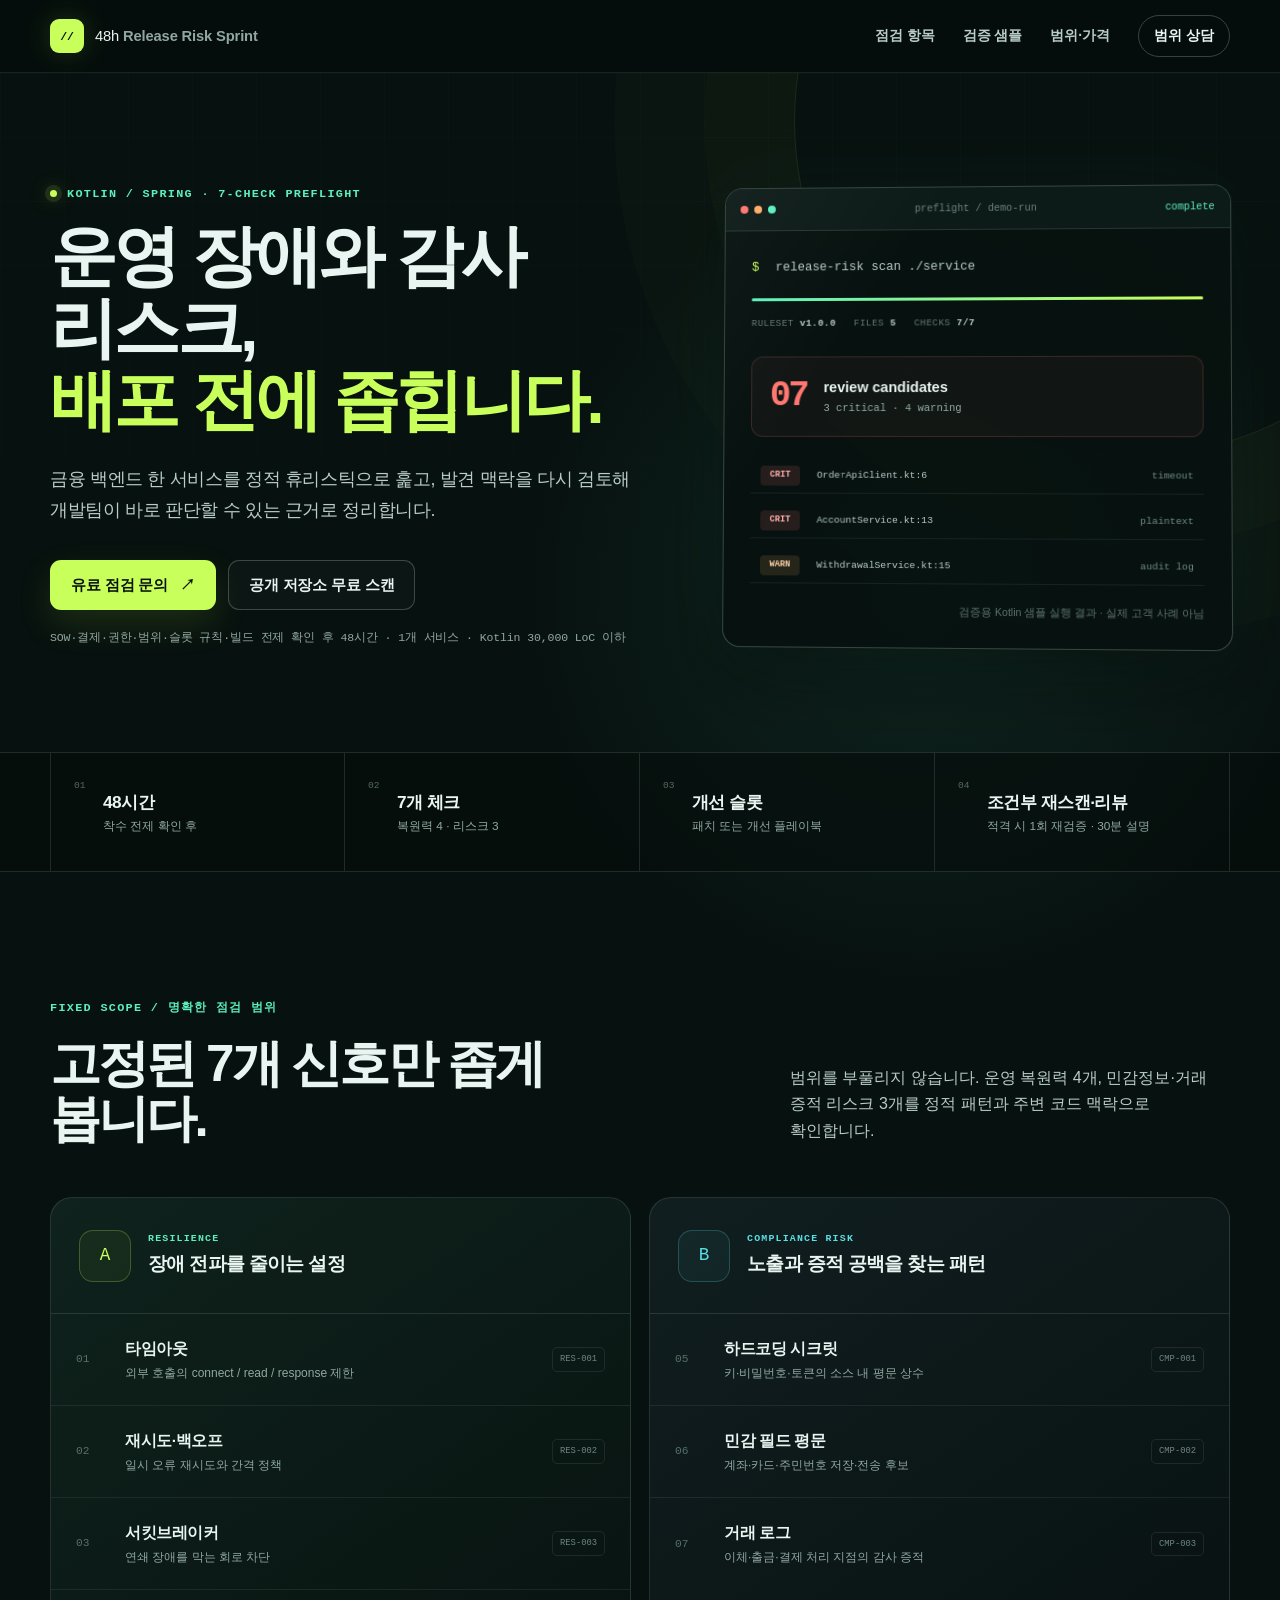
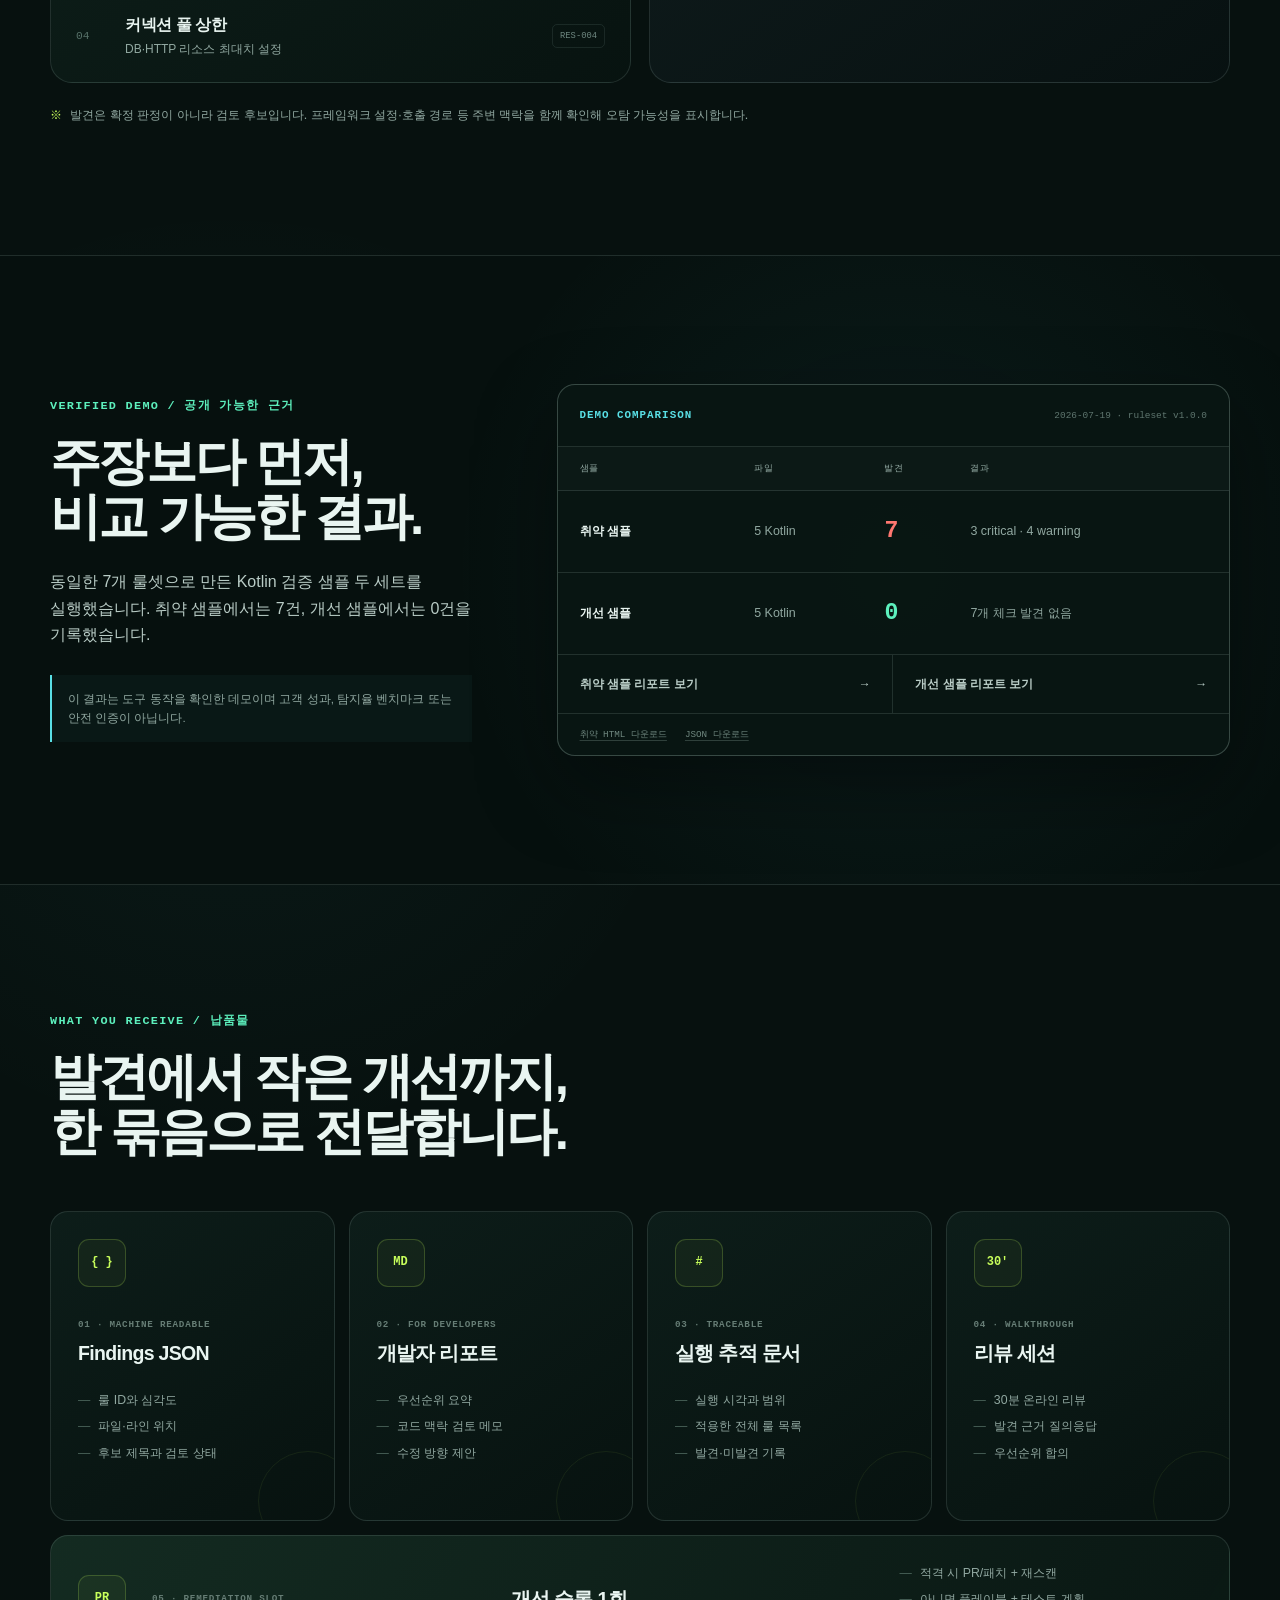
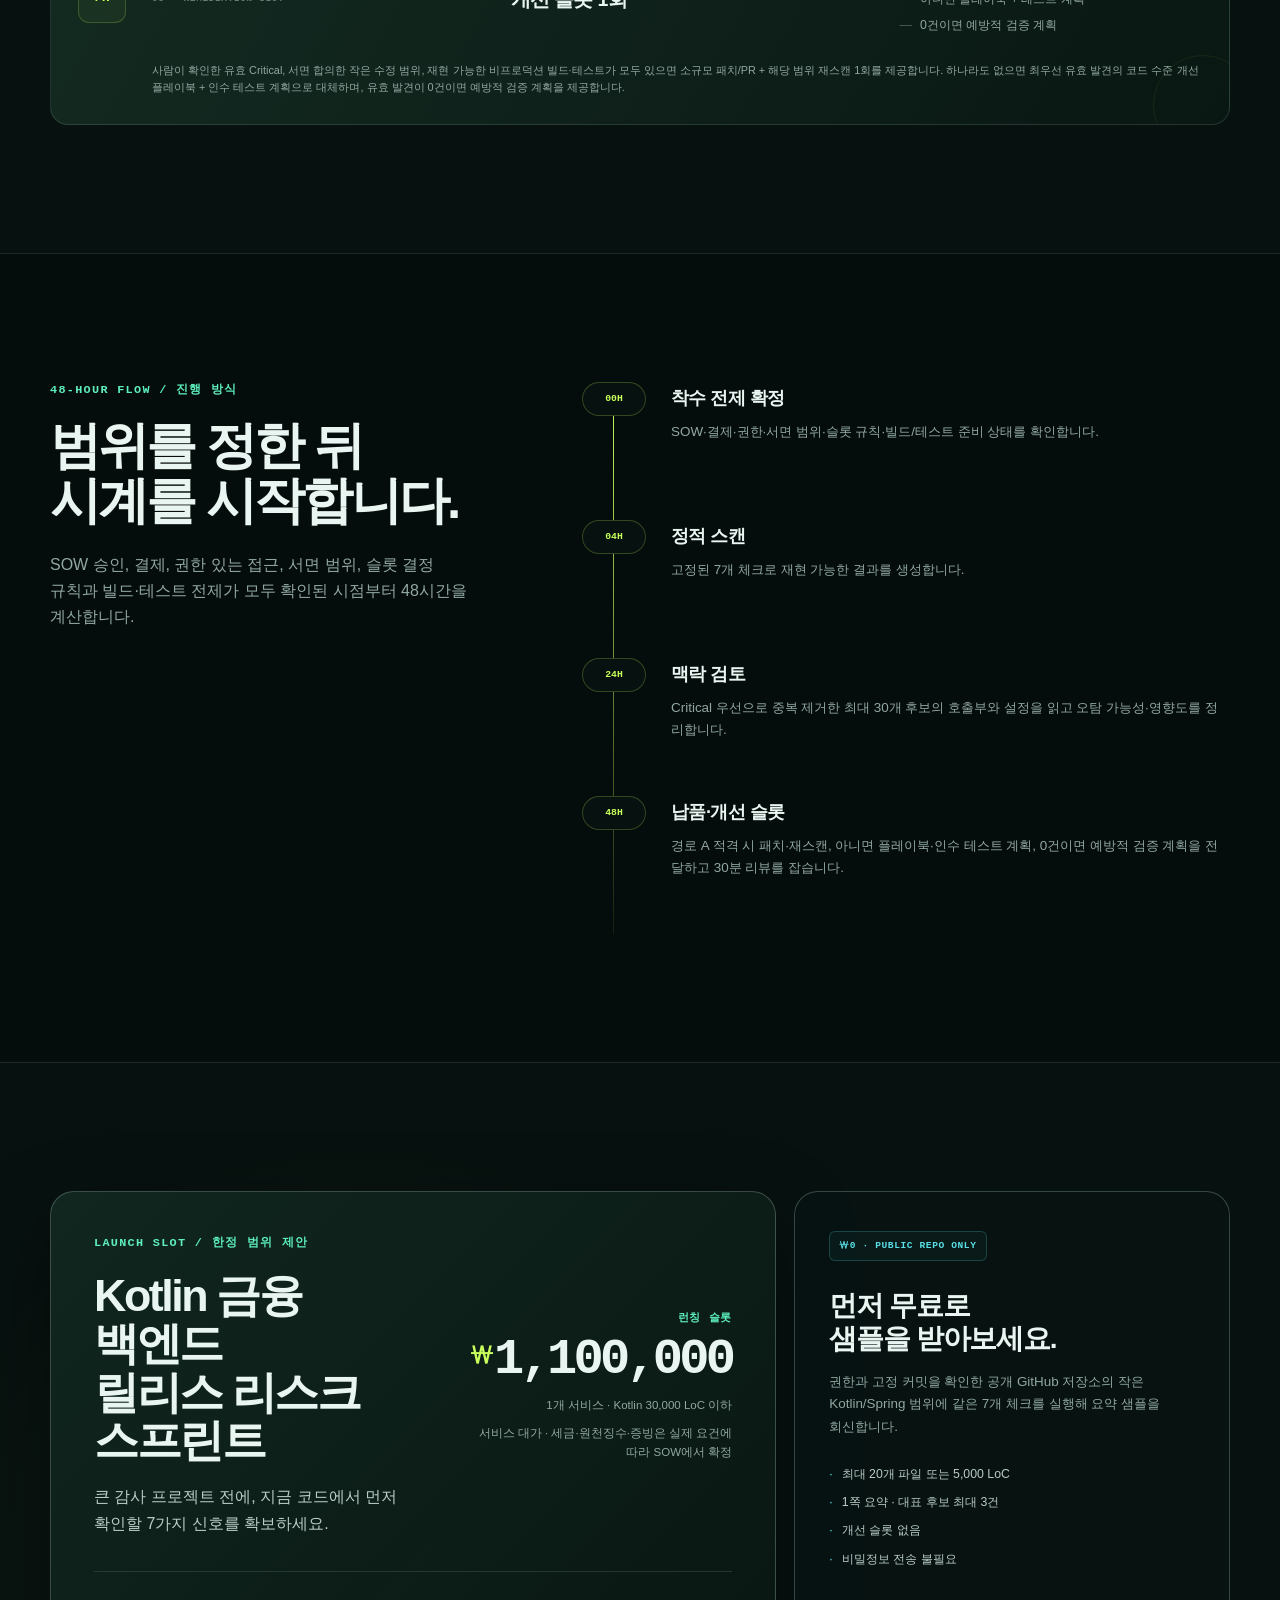
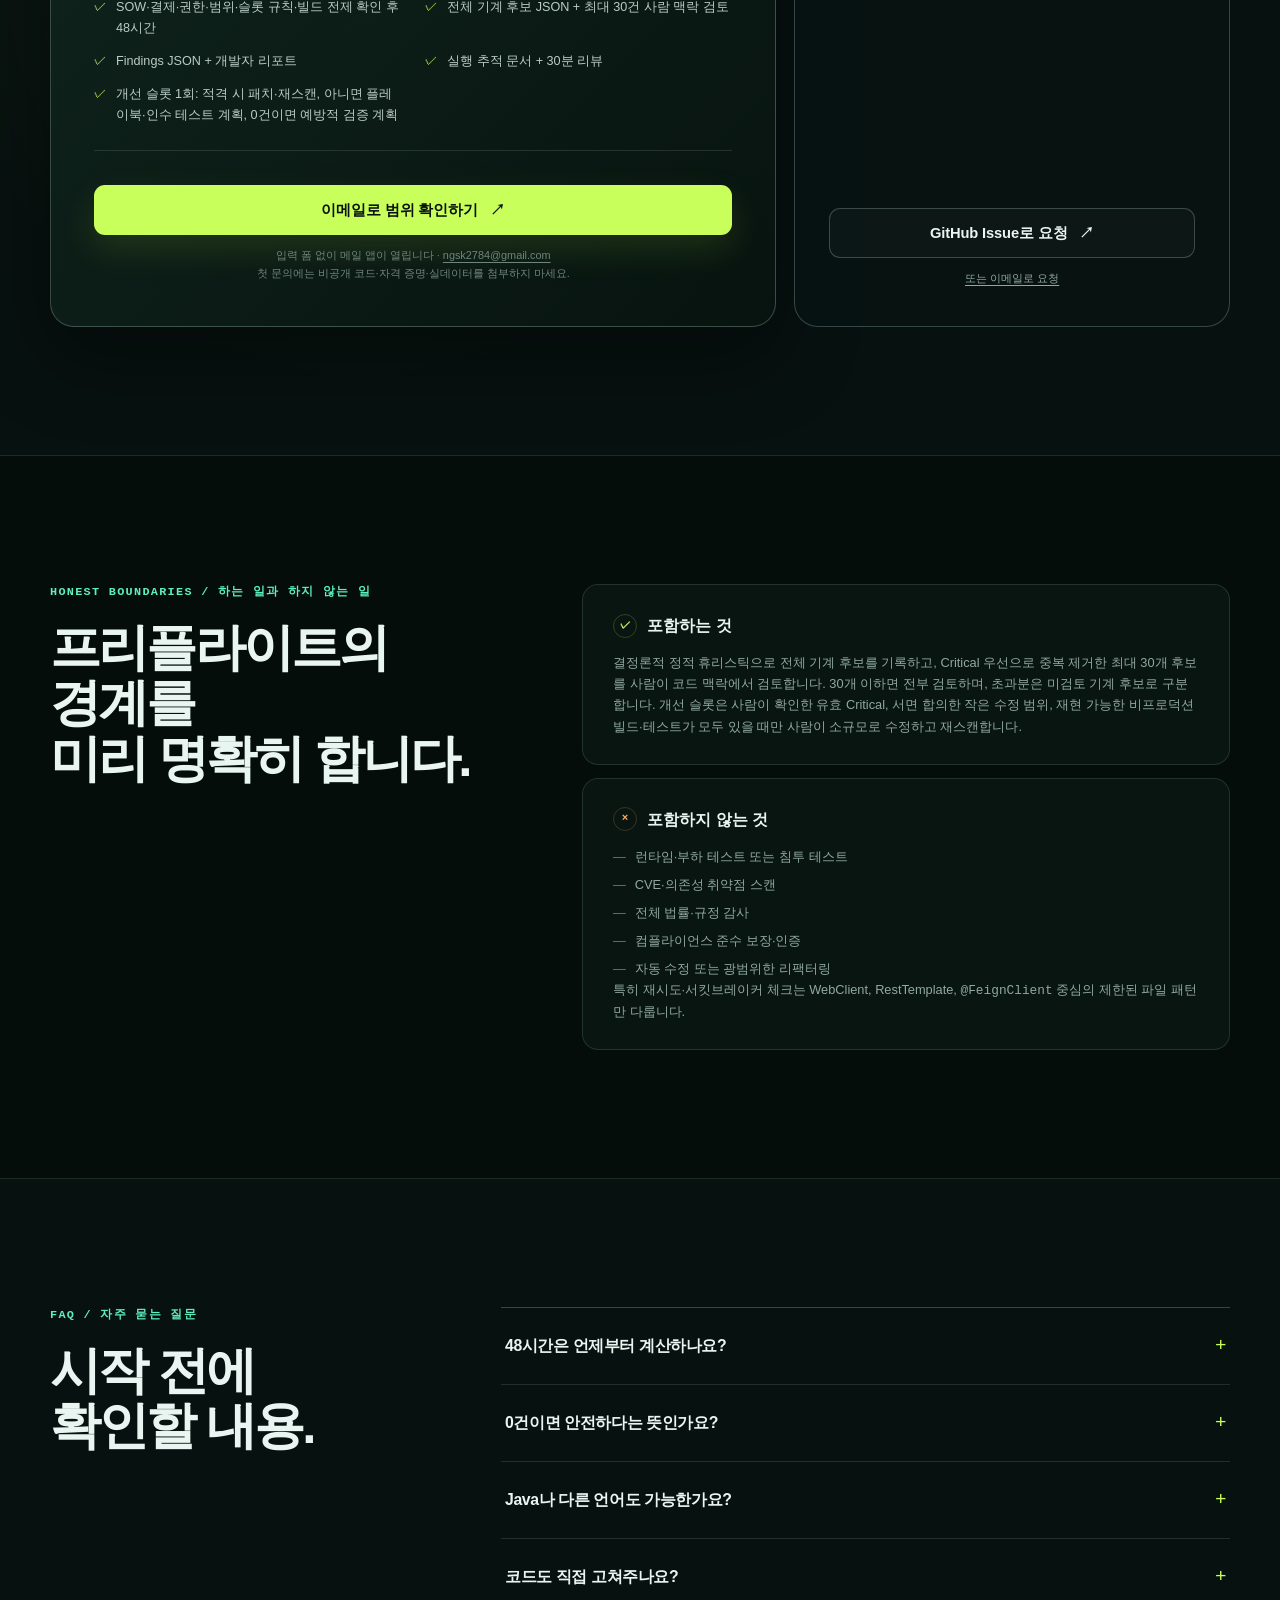
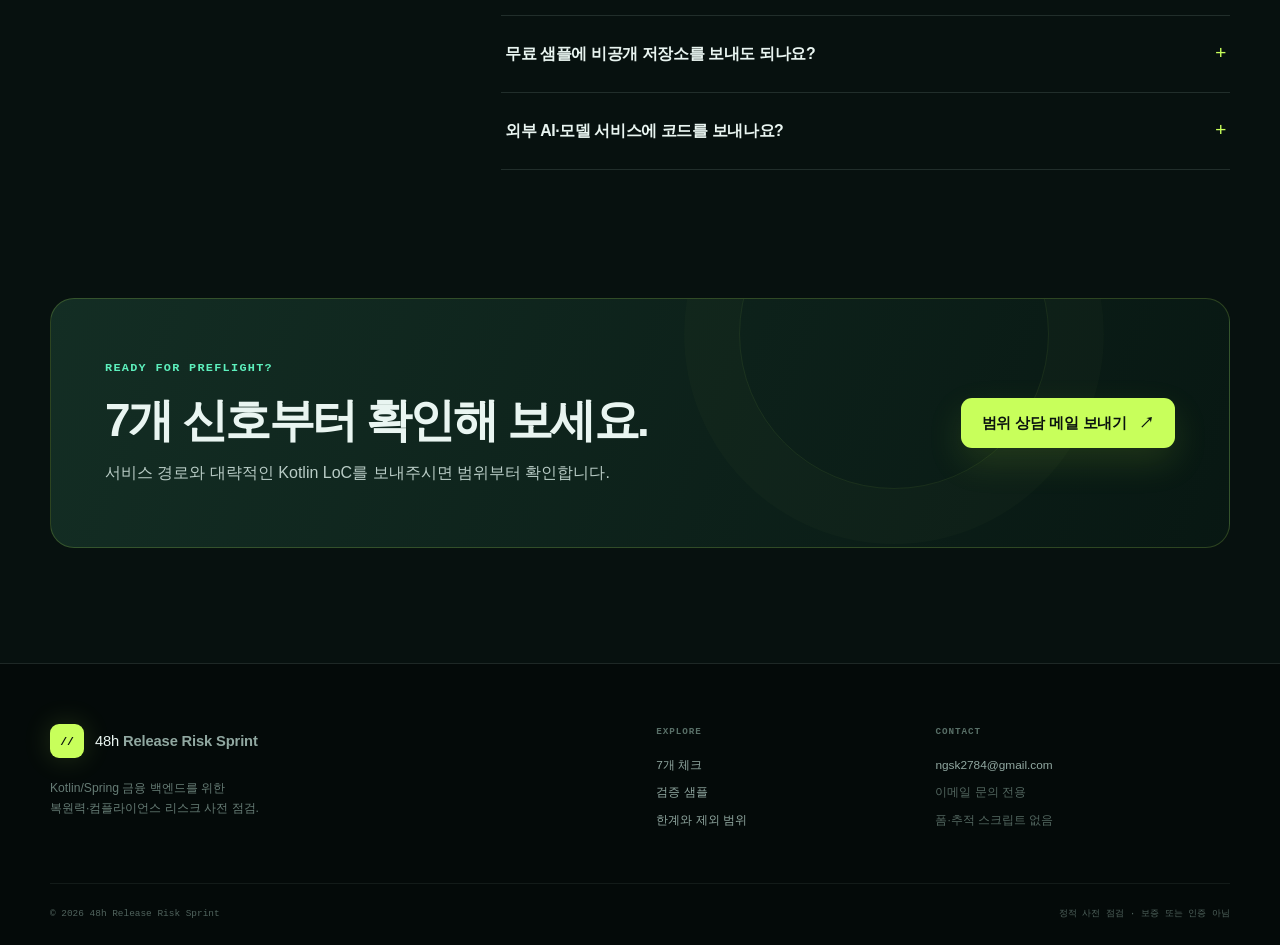
==== commit 54756850: "Link public sample intake from landing page" ====
--- a/index.html
+++ b/index.html
@@ -277,7 +277,10 @@
             <li>개선 슬롯 없음</li>
             <li>비밀정보 전송 불필요</li>
           </ul>
-          <a class="button button-secondary button-wide" href="mailto:ngsk2784@gmail.com?subject=%5BRelease%20Risk%20Sprint%5D%20%EA%B3%B5%EA%B0%9C%20%EC%A0%80%EC%9E%A5%EC%86%8C%20%EB%AC%B4%EB%A3%8C%20%EC%83%98%ED%94%8C%20%EC%8A%A4%EC%BA%94&amp;body=%EA%B3%B5%EA%B0%9C%20%EC%A0%80%EC%9E%A5%EC%86%8C%20URL%3A%0A%EA%B3%A0%EC%A0%95%20%EC%BB%A4%EB%B0%8B%20SHA%3A%0AKotlin%2FSpring%20%EC%84%9C%EB%B9%84%EC%8A%A4%20%EA%B2%BD%EB%A1%9C%3A%0A%ED%8C%8C%EC%9D%BC%20%EC%88%98%2FLoC%3A%0A%EA%B2%80%EC%82%AC%20%EC%8A%B9%EC%9D%B8%20%EA%B6%8C%ED%95%9C(%EC%98%88%2F%EC%95%84%EB%8B%88%EC%98%A4)%3A%0A%ED%99%95%EC%9D%B8%ED%95%98%EA%B3%A0%20%EC%8B%B6%EC%9D%80%20%EB%B6%80%EB%B6%84%3A">무료 샘플 스캔 요청</a>
+          <div class="free-actions">
+            <a class="button button-secondary button-wide" href="https://github.com/ngsk2784-lab/kotlin-finance-risk-sprint/issues/new?template=free-sample.yml">GitHub Issue로 요청 <span aria-hidden="true">↗</span></a>
+            <a class="free-email-link" href="mailto:ngsk2784@gmail.com?subject=%5BRelease%20Risk%20Sprint%5D%20%EA%B3%B5%EA%B0%9C%20%EC%A0%80%EC%9E%A5%EC%86%8C%20%EB%AC%B4%EB%A3%8C%20%EC%83%98%ED%94%8C%20%EC%8A%A4%EC%BA%94&amp;body=%EA%B3%B5%EA%B0%9C%20%EC%A0%80%EC%9E%A5%EC%86%8C%20URL%3A%0A%EA%B3%A0%EC%A0%95%20%EC%BB%A4%EB%B0%8B%20SHA%3A%0AKotlin%2FSpring%20%EC%84%9C%EB%B9%84%EC%8A%A4%20%EA%B2%BD%EB%A1%9C%3A%0A%ED%8C%8C%EC%9D%BC%20%EC%88%98%2FLoC%3A%0A%EA%B2%80%EC%82%AC%20%EC%8A%B9%EC%9D%B8%20%EA%B6%8C%ED%95%9C(%EC%98%88%2F%EC%95%84%EB%8B%88%EC%98%A4)%3A%0A%ED%99%95%EC%9D%B8%ED%95%98%EA%B3%A0%20%EC%8B%B6%EC%9D%80%20%EB%B6%80%EB%B6%84%3A">또는 이메일로 요청</a>
+          </div>
         </aside>
       </div>
     </section>
--- a/styles.css
+++ b/styles.css
@@ -1219,8 +1219,18 @@
   content: "·";
 }
 
-.free-card .button {
+.free-actions {
+  display: grid;
+  gap: 11px;
   margin-top: auto;
+}
+
+.free-email-link {
+  color: var(--muted);
+  font-size: 0.7rem;
+  text-align: center;
+  text-decoration: underline;
+  text-underline-offset: 3px;
 }
 
 .boundaries-section {
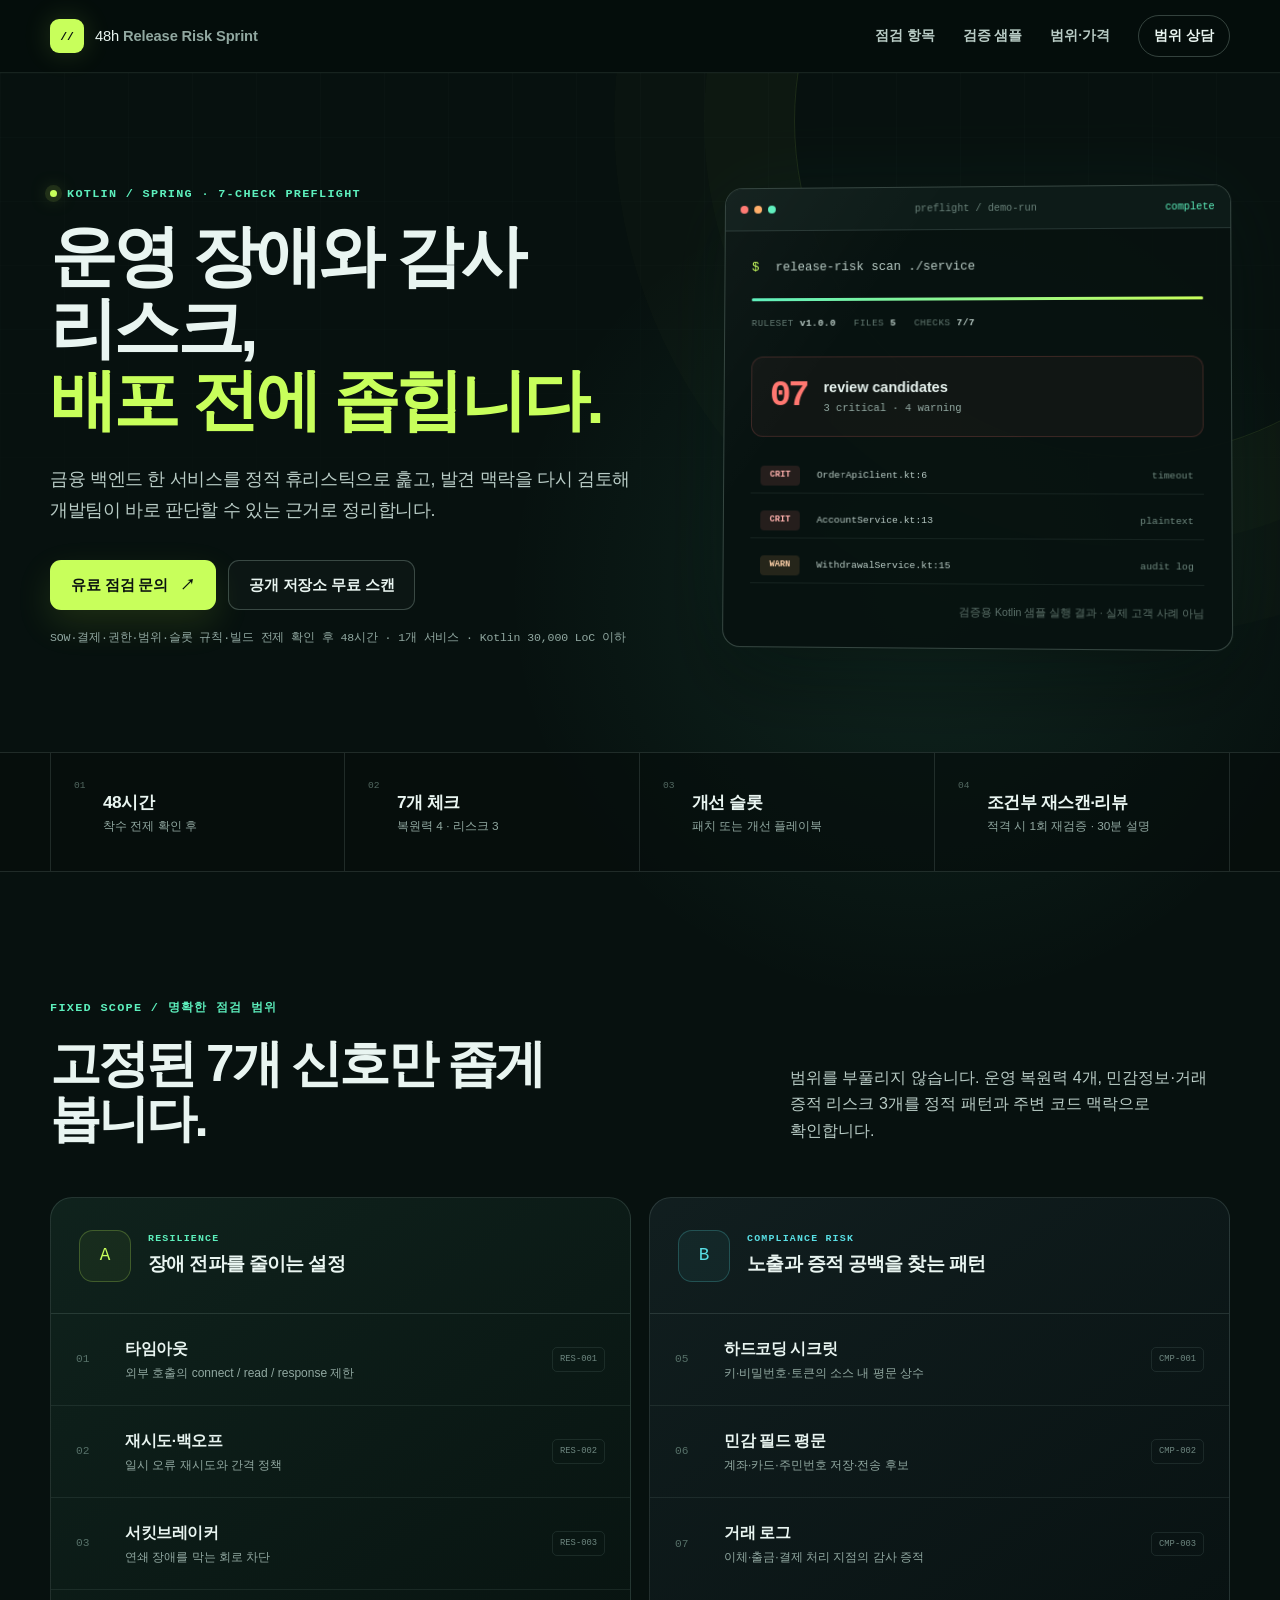
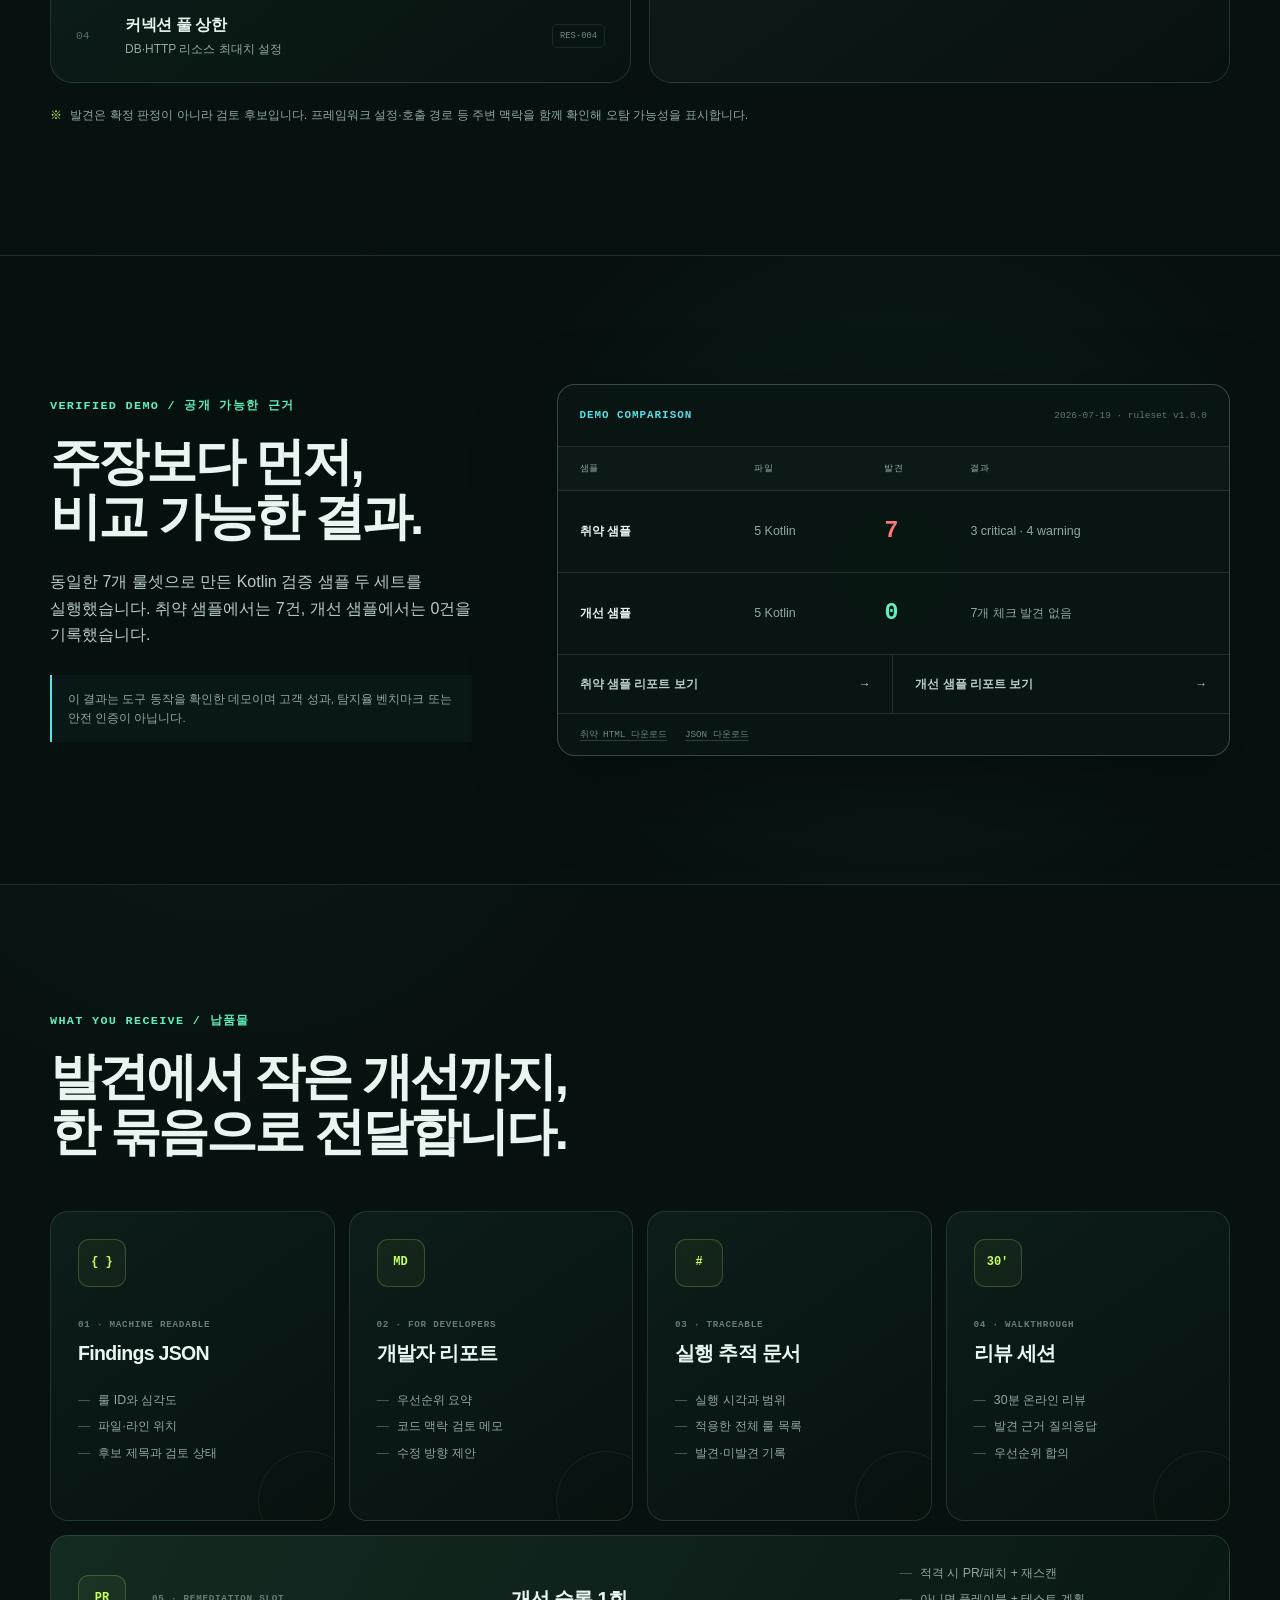
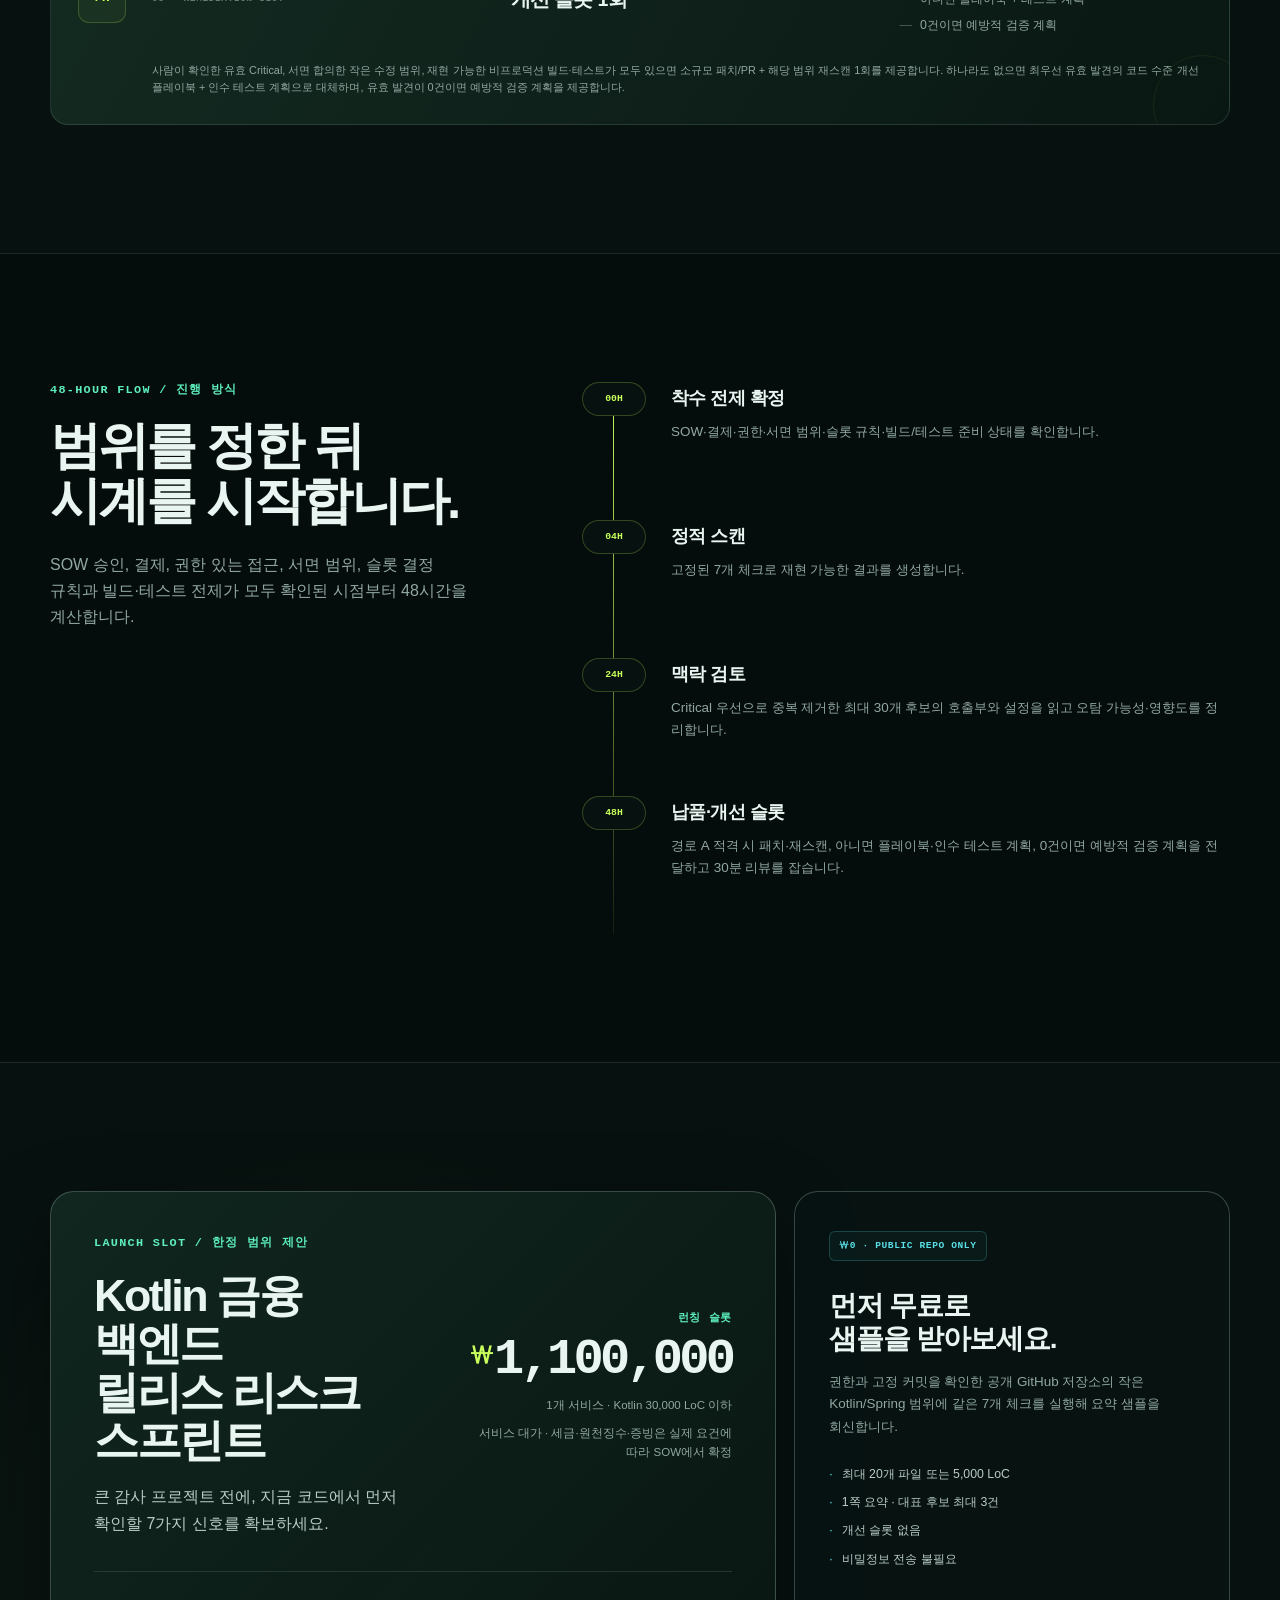
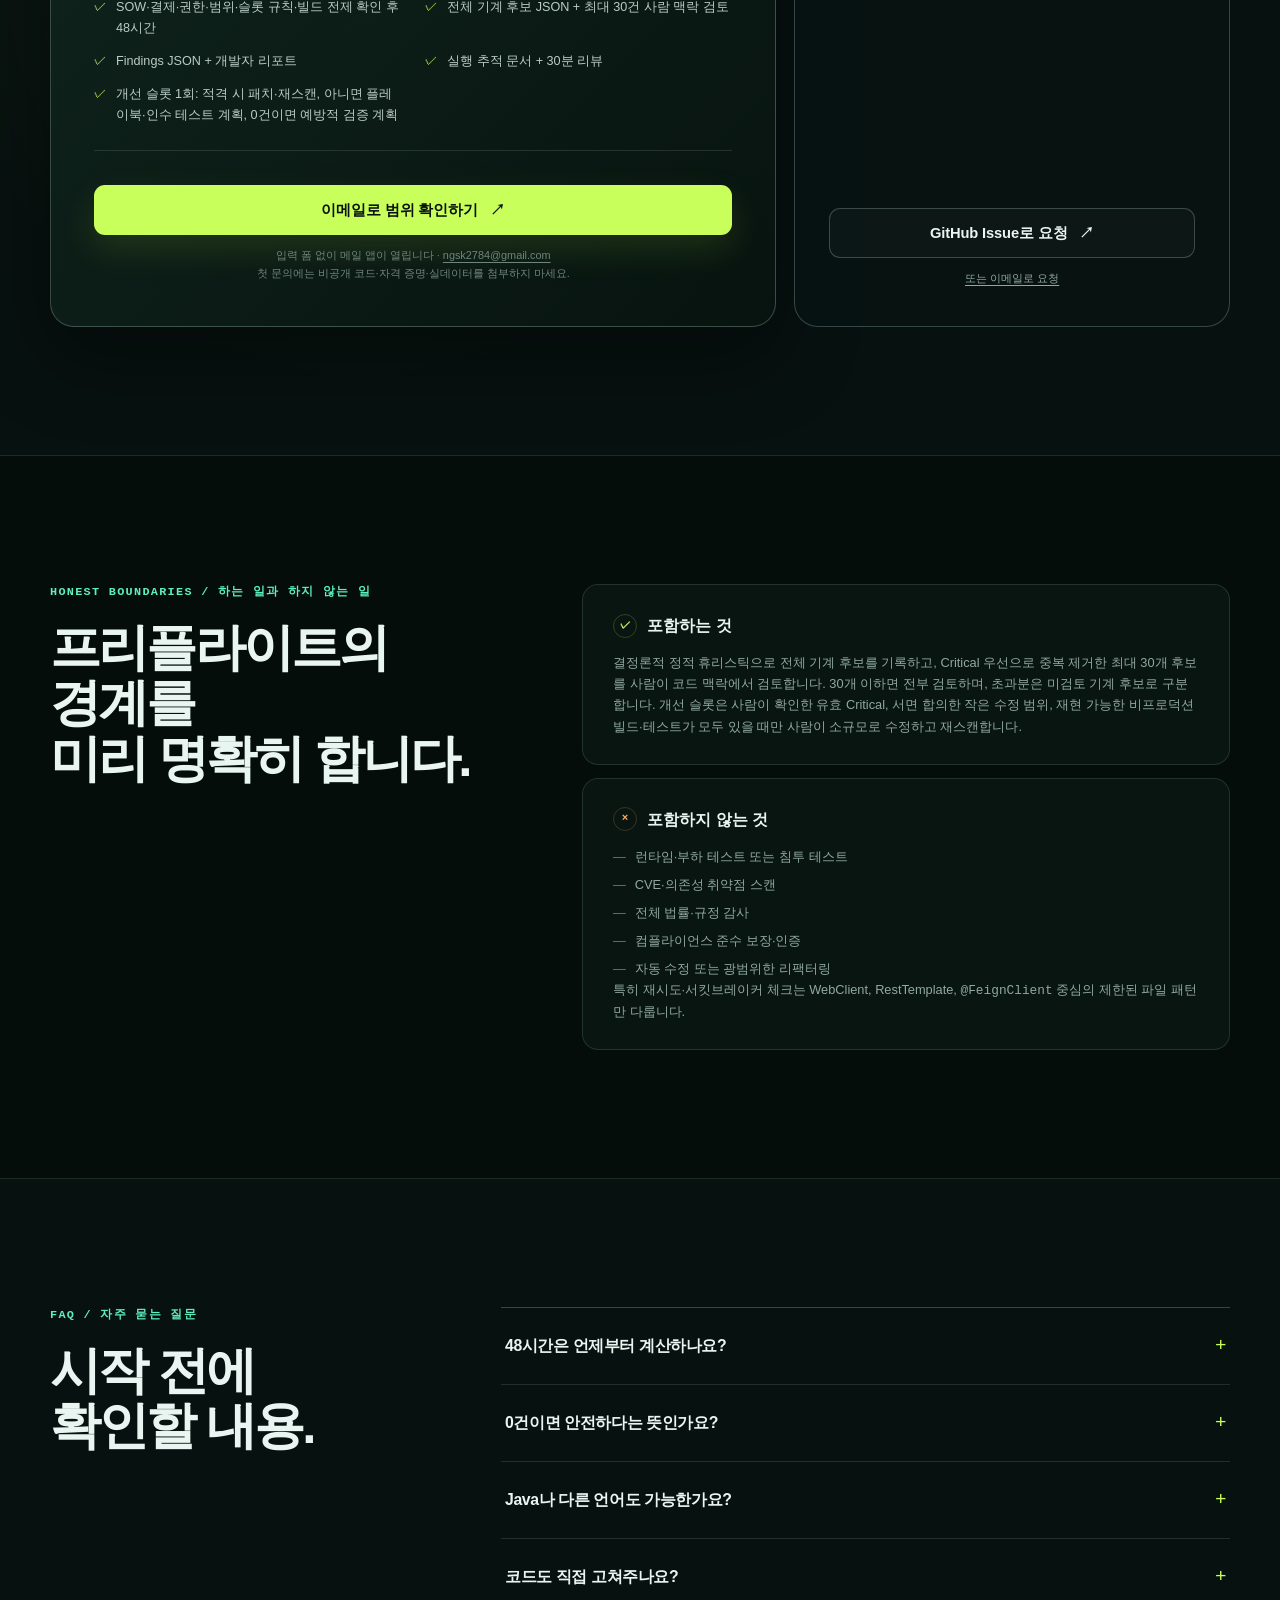
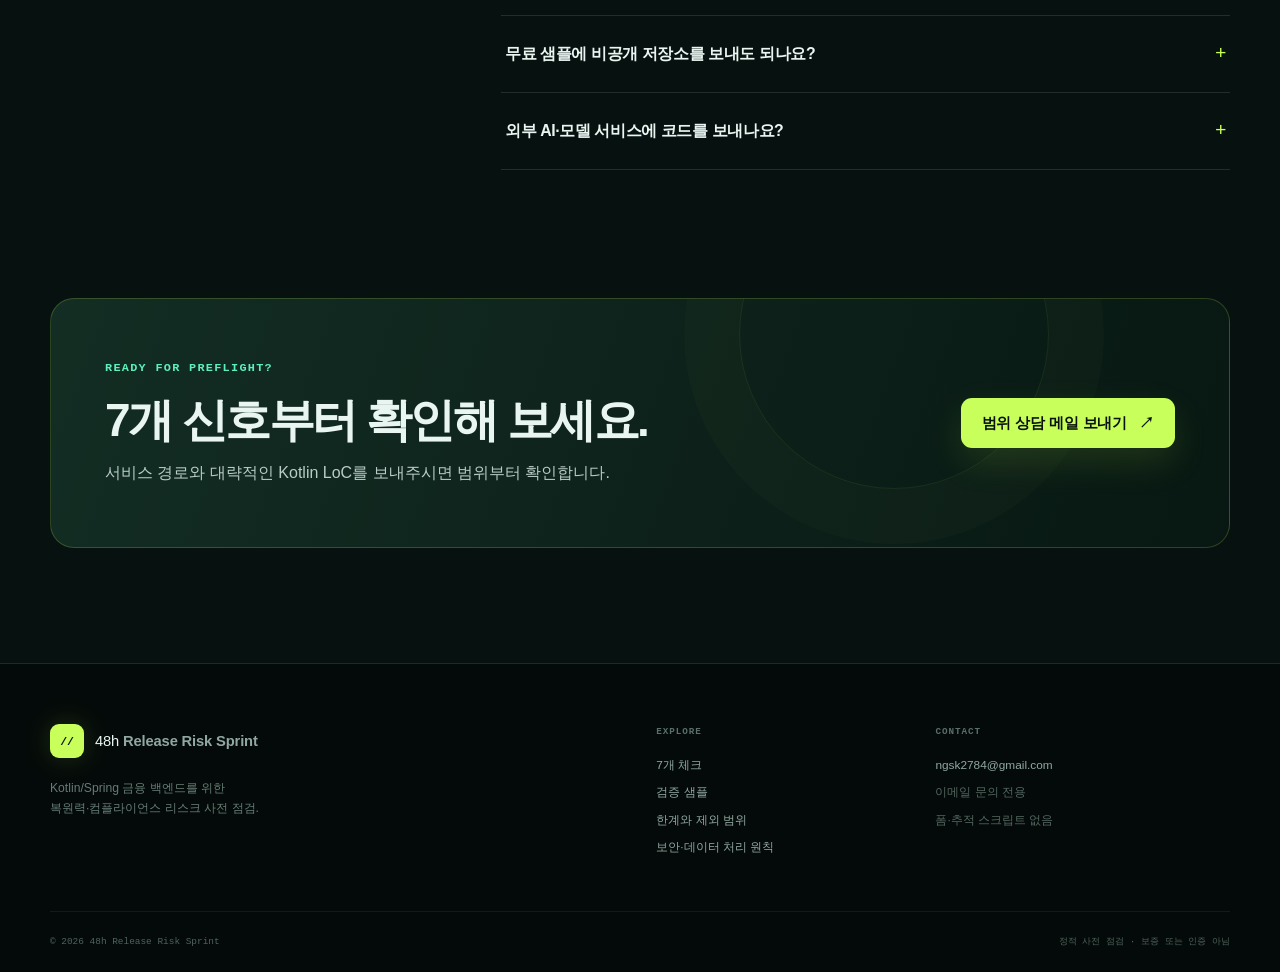
==== commit bd31475e: "Publish security and data-handling policy" ====
--- a/index.html
+++ b/index.html
@@ -11,12 +11,14 @@
   <meta property="og:locale" content="ko_KR">
   <meta property="og:type" content="website">
   <meta property="og:site_name" content="48h Release Risk Sprint">
+  <meta property="og:url" content="https://kotlin-finance-risk-sprint.vercel.app/">
   <meta property="og:title" content="Kotlin 금융 백엔드 릴리스 리스크 스프린트">
   <meta property="og:description" content="Kotlin/Spring 금융 백엔드 한 서비스를 SOW·결제·권한·범위·빌드 전제 확인 후 48시간 안에 점검합니다.">
   <meta name="twitter:card" content="summary">
   <meta name="twitter:title" content="48h Release Risk Sprint">
   <meta name="twitter:description" content="Kotlin/Spring 금융 백엔드 복원력·컴플라이언스 리스크 사전 점검">
   <link rel="icon" href="favicon.svg" type="image/svg+xml">
+  <link rel="canonical" href="https://kotlin-finance-risk-sprint.vercel.app/">
   <link rel="stylesheet" href="styles.css">
 </head>
 <body>
@@ -369,6 +371,7 @@
         <a href="#checks">7개 체크</a>
         <a href="#proof">검증 샘플</a>
         <a href="#limits">한계와 제외 범위</a>
+        <a href="security.html">보안·데이터 처리 원칙</a>
       </div>
       <div class="footer-links">
         <p>CONTACT</p>
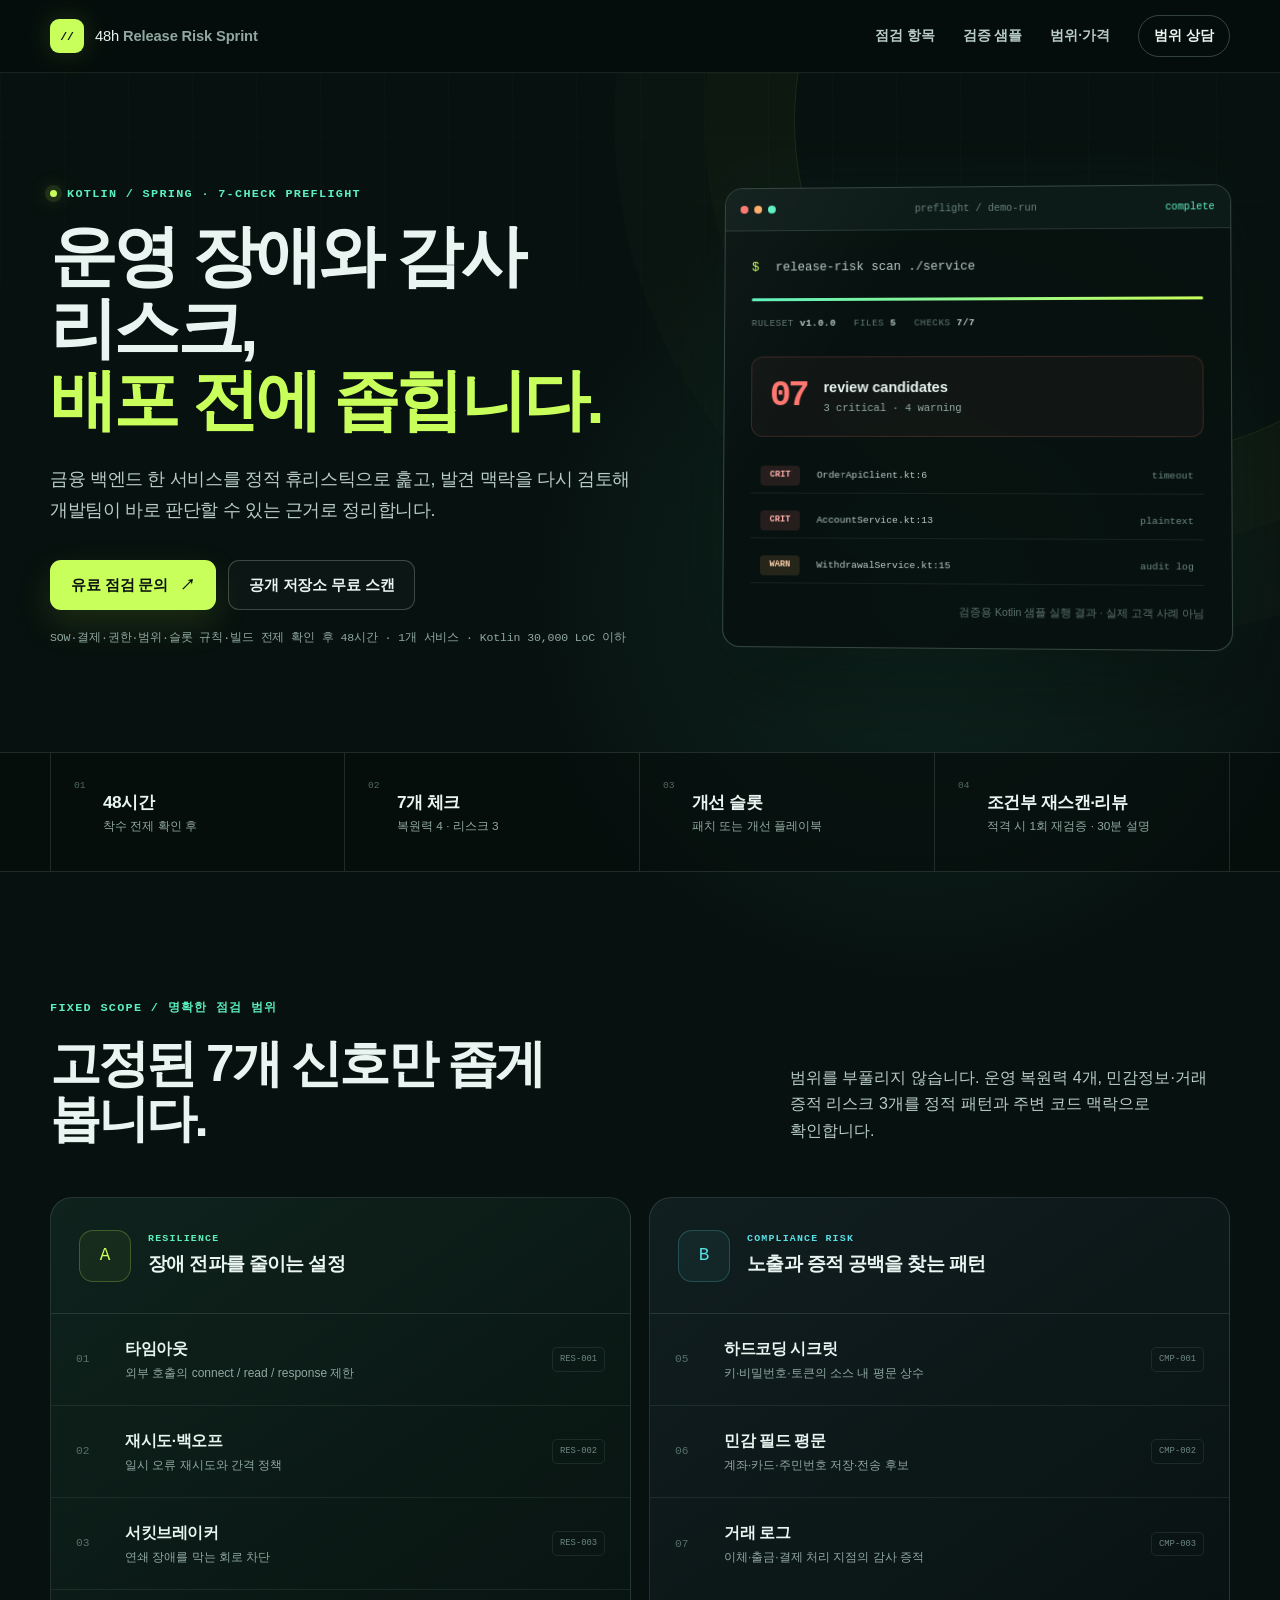
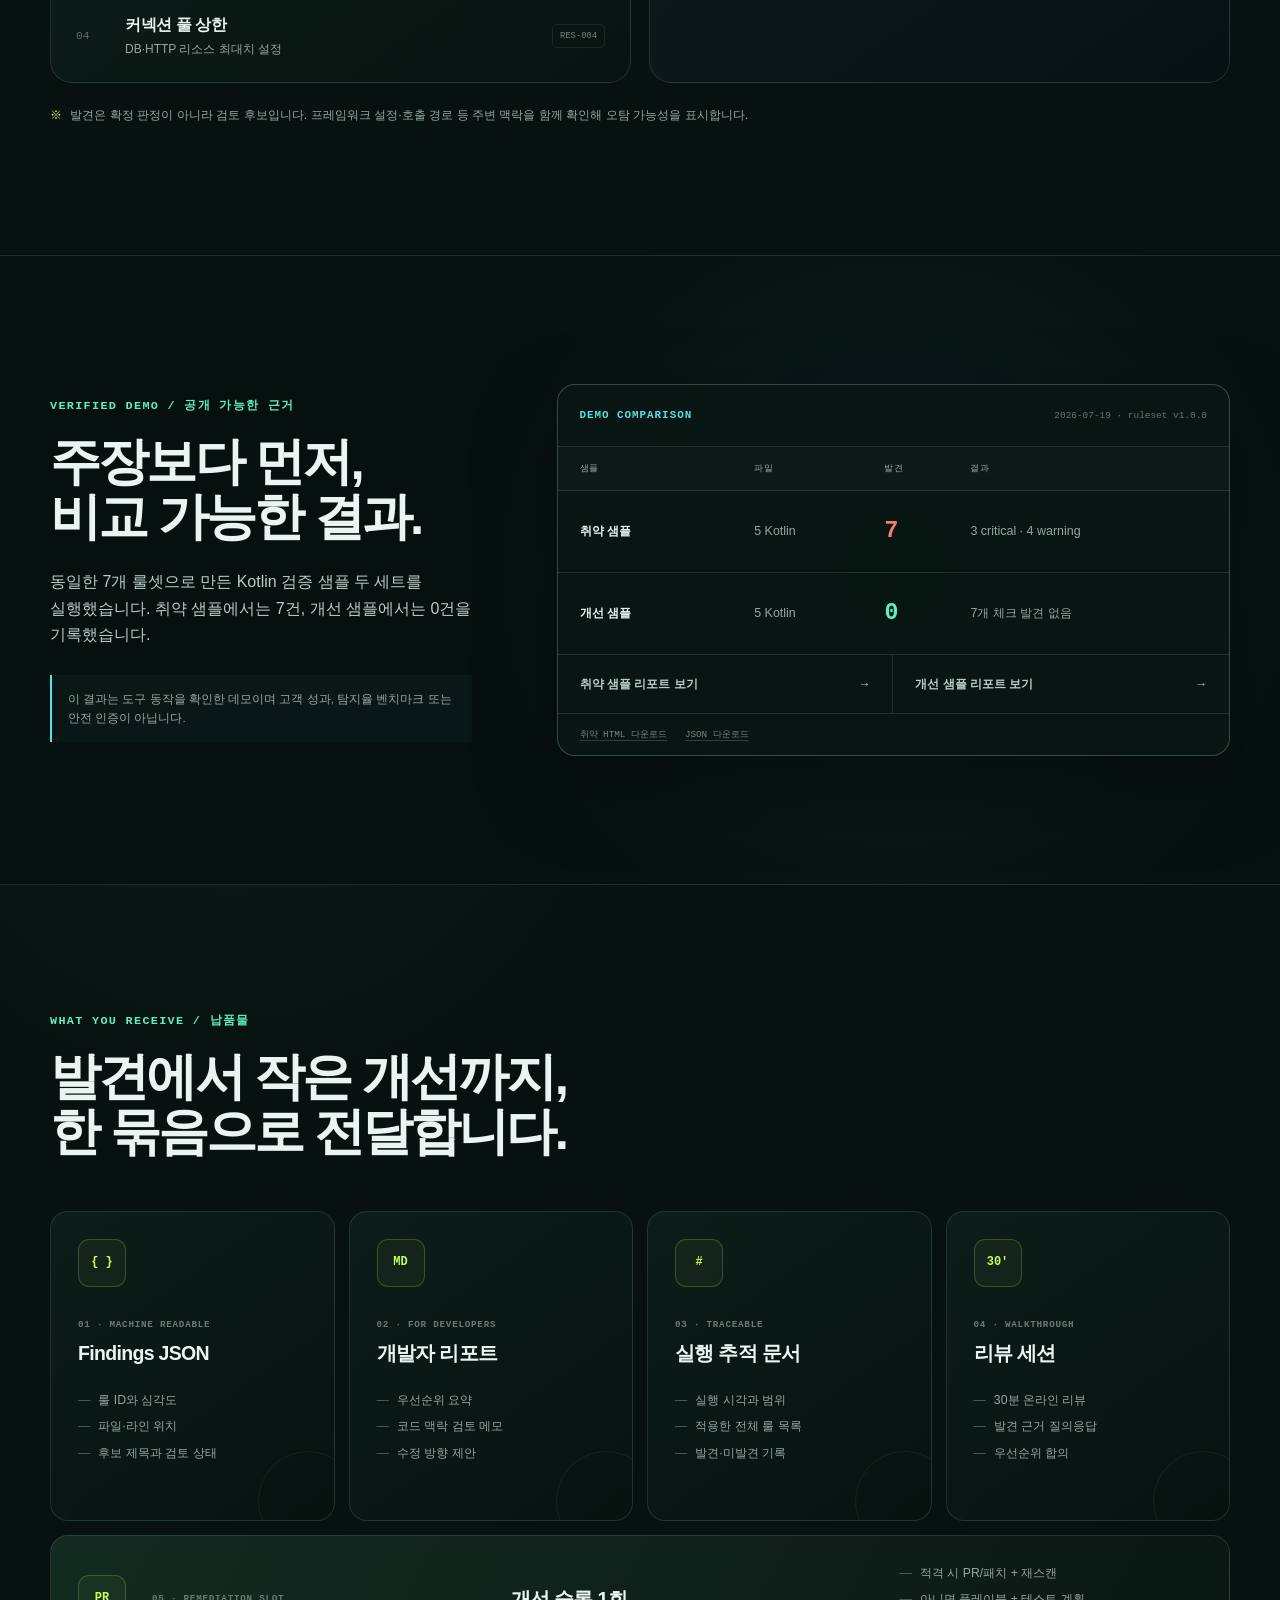
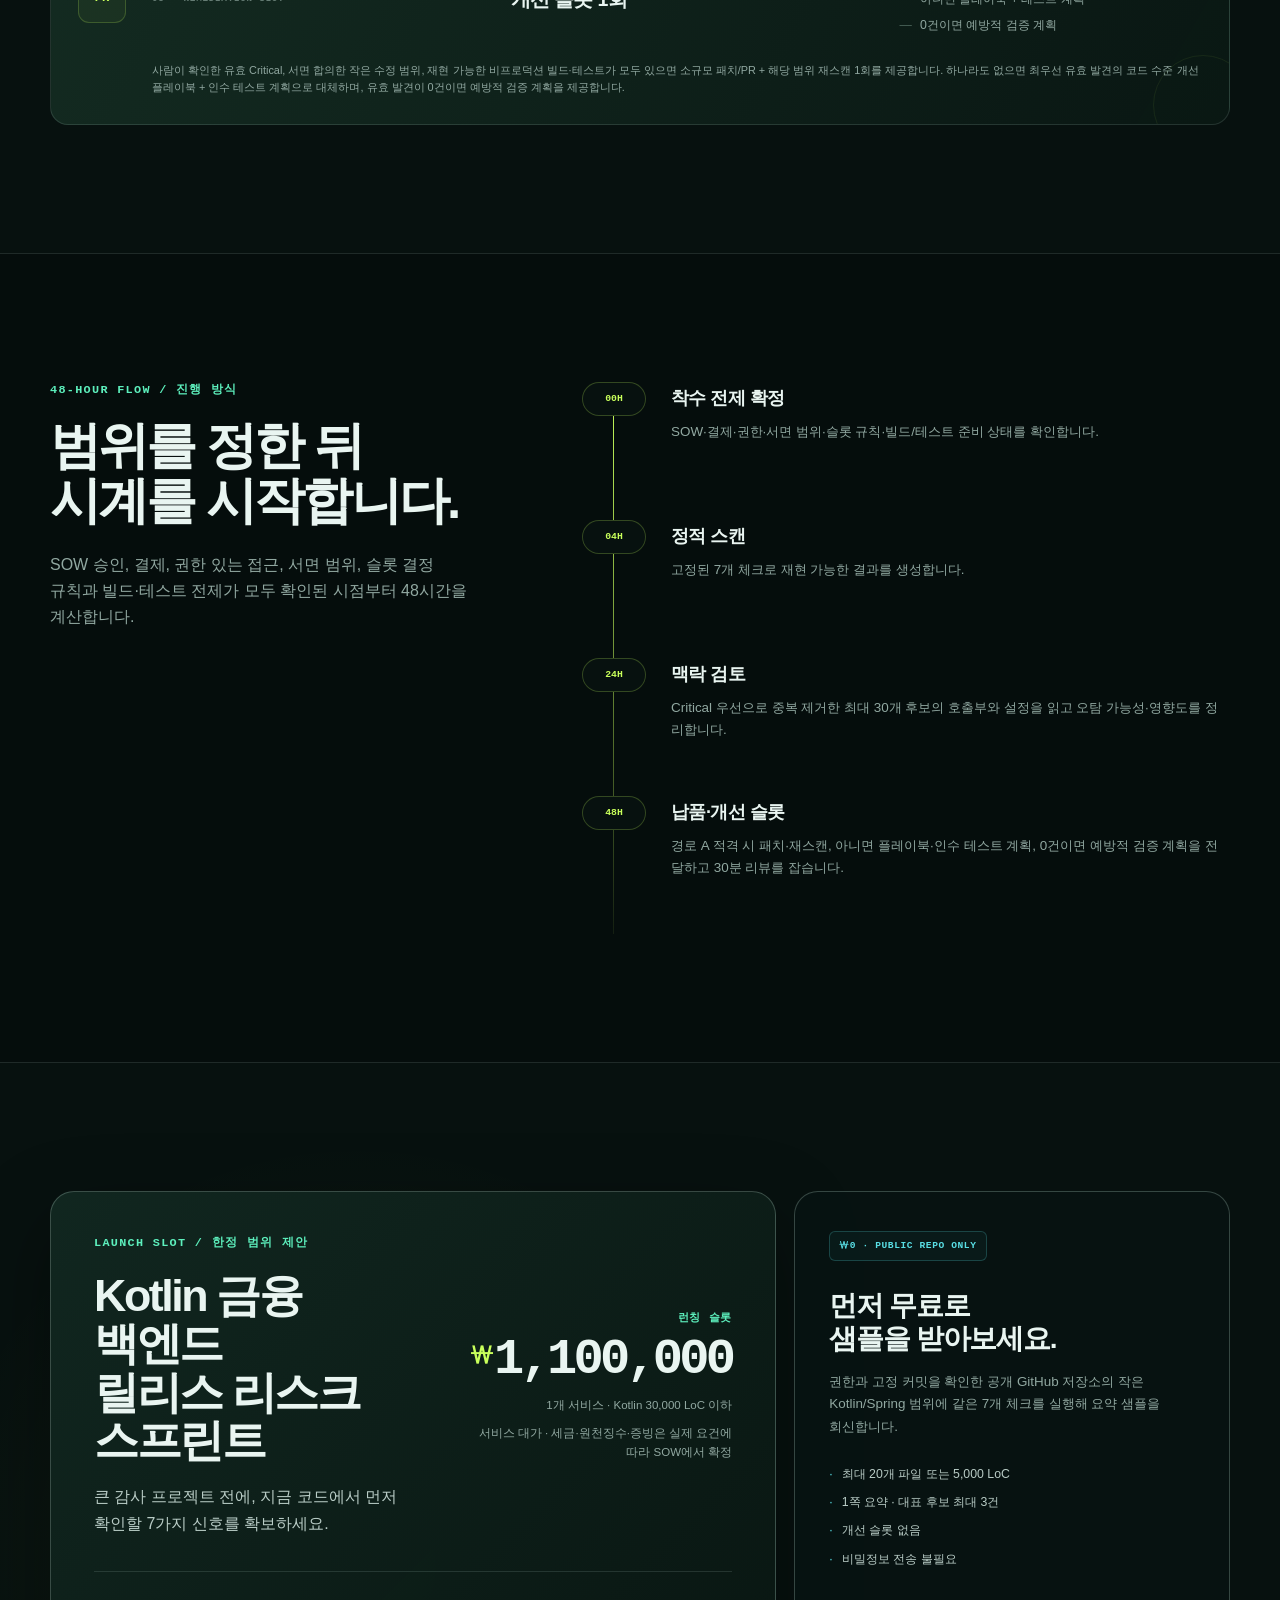
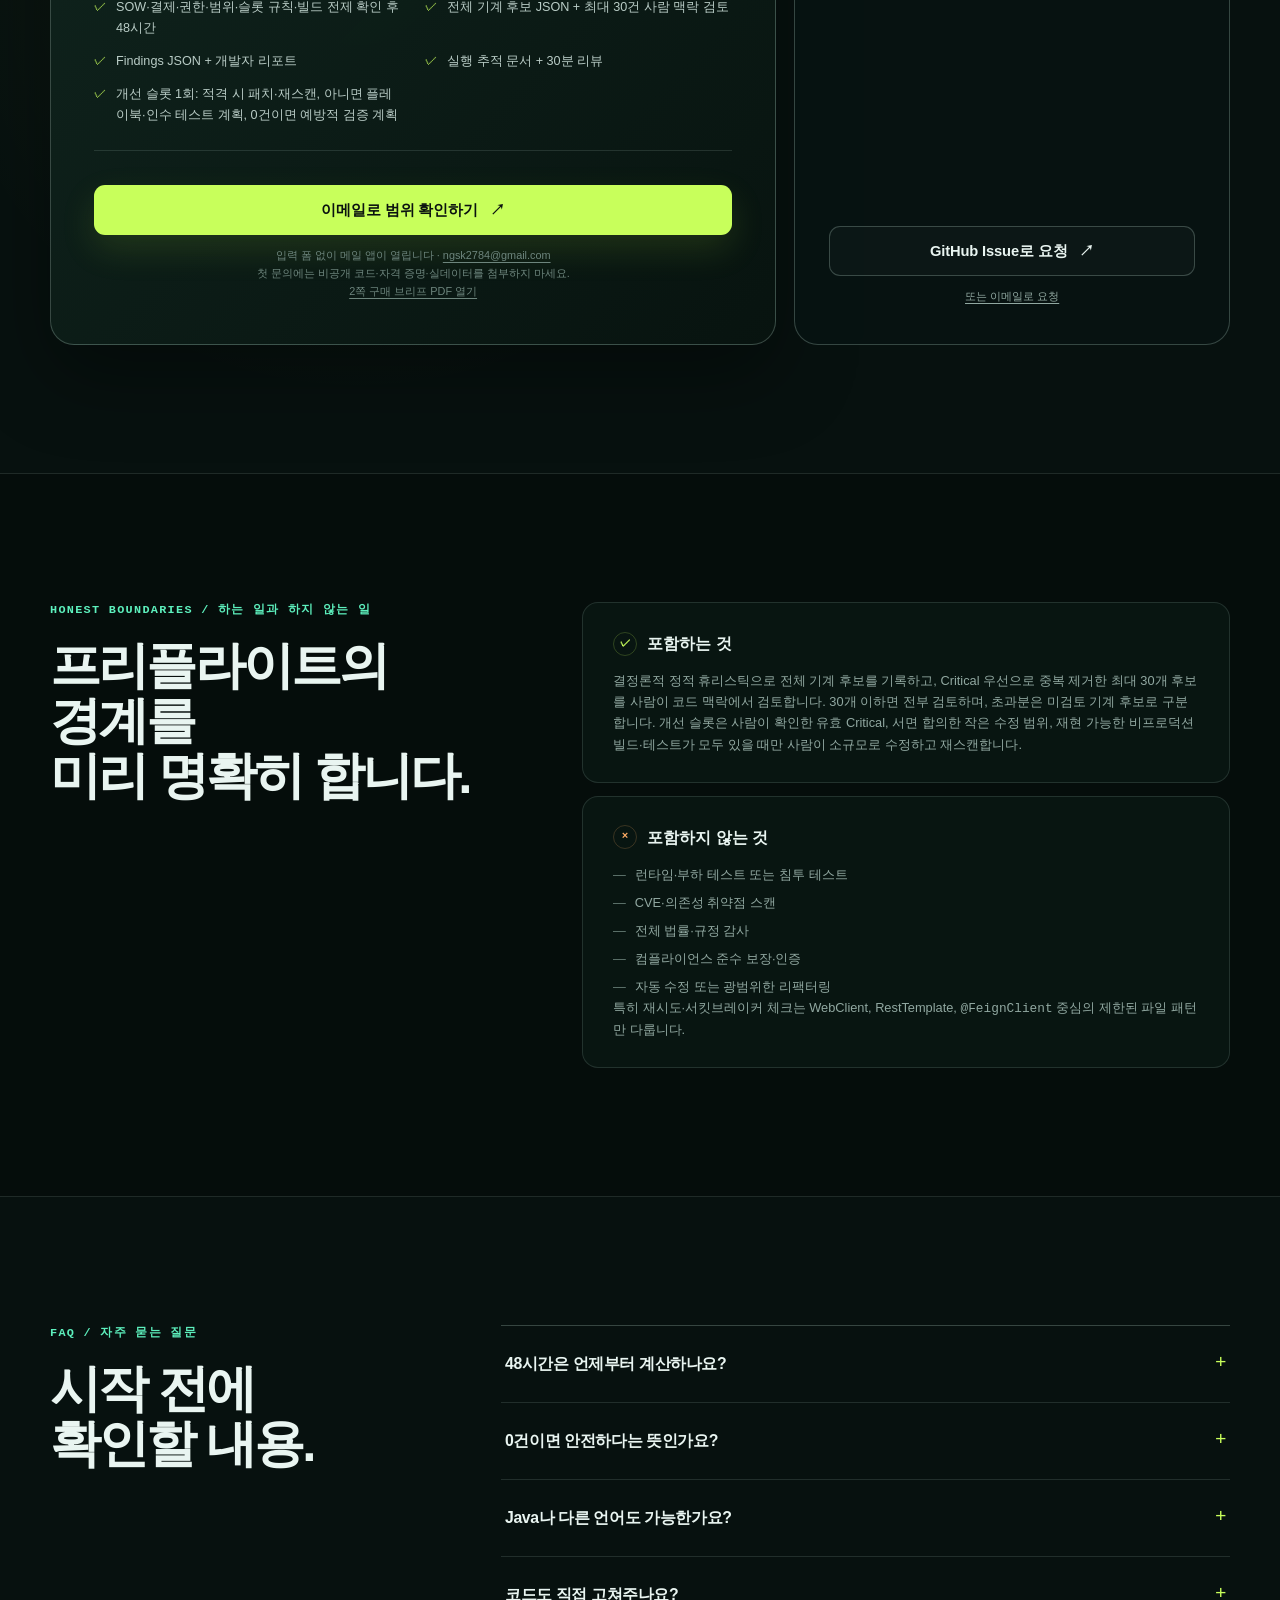
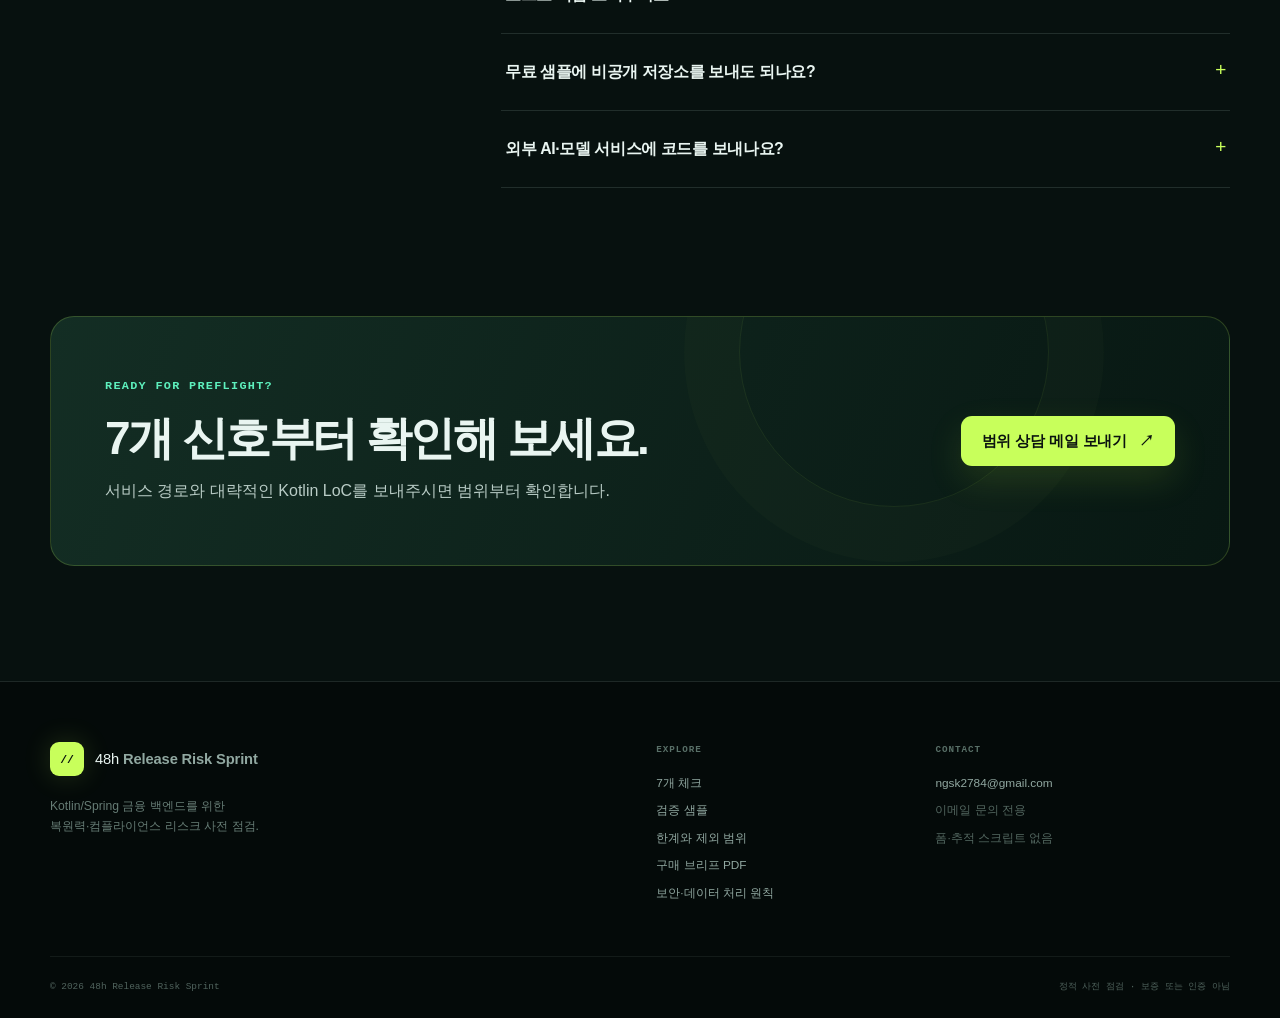
==== commit 759c45e1: "Add shareable buyer brief" ====
--- a/index.html
+++ b/index.html
@@ -266,7 +266,7 @@
             <li><span>✓</span>개선 슬롯 1회: 적격 시 패치·재스캔, 아니면 플레이북·인수 테스트 계획, 0건이면 예방적 검증 계획</li>
           </ul>
           <a class="button button-primary button-wide" href="mailto:ngsk2784@gmail.com?subject=%5BRelease%20Risk%20Sprint%5D%20%EC%9C%A0%EB%A3%8C%20%EC%A0%90%EA%B2%80%20%EC%83%81%EB%8B%B4&amp;body=%EC%84%9C%EB%B9%84%EC%8A%A4%2F%EC%A0%80%EC%9E%A5%EC%86%8C%3A%0AKotlin%20LoC%3A%0A%EC%A0%91%EA%B7%BC%20%EB%B0%A9%EC%8B%9D%3A%0A%EB%B9%8C%EB%93%9C%C2%B7%ED%85%8C%EC%8A%A4%ED%8A%B8%20%EB%B0%A9%EB%B2%95%3A%0A%ED%9D%AC%EB%A7%9D%20%EC%9D%BC%EC%A0%95%3A">이메일로 범위 확인하기 <span aria-hidden="true">↗</span></a>
-          <p class="email-note">입력 폼 없이 메일 앱이 열립니다 · <a href="mailto:ngsk2784@gmail.com">ngsk2784@gmail.com</a><br>첫 문의에는 비공개 코드·자격 증명·실데이터를 첨부하지 마세요.</p>
+          <p class="email-note">입력 폼 없이 메일 앱이 열립니다 · <a href="mailto:ngsk2784@gmail.com">ngsk2784@gmail.com</a><br>첫 문의에는 비공개 코드·자격 증명·실데이터를 첨부하지 마세요.<br><a href="buyer-brief.pdf">2쪽 구매 브리프 PDF 열기</a></p>
         </div>
 
         <aside class="free-card">
@@ -371,6 +371,7 @@
         <a href="#checks">7개 체크</a>
         <a href="#proof">검증 샘플</a>
         <a href="#limits">한계와 제외 범위</a>
+        <a href="buyer-brief.pdf">구매 브리프 PDF</a>
         <a href="security.html">보안·데이터 처리 원칙</a>
       </div>
       <div class="footer-links">
